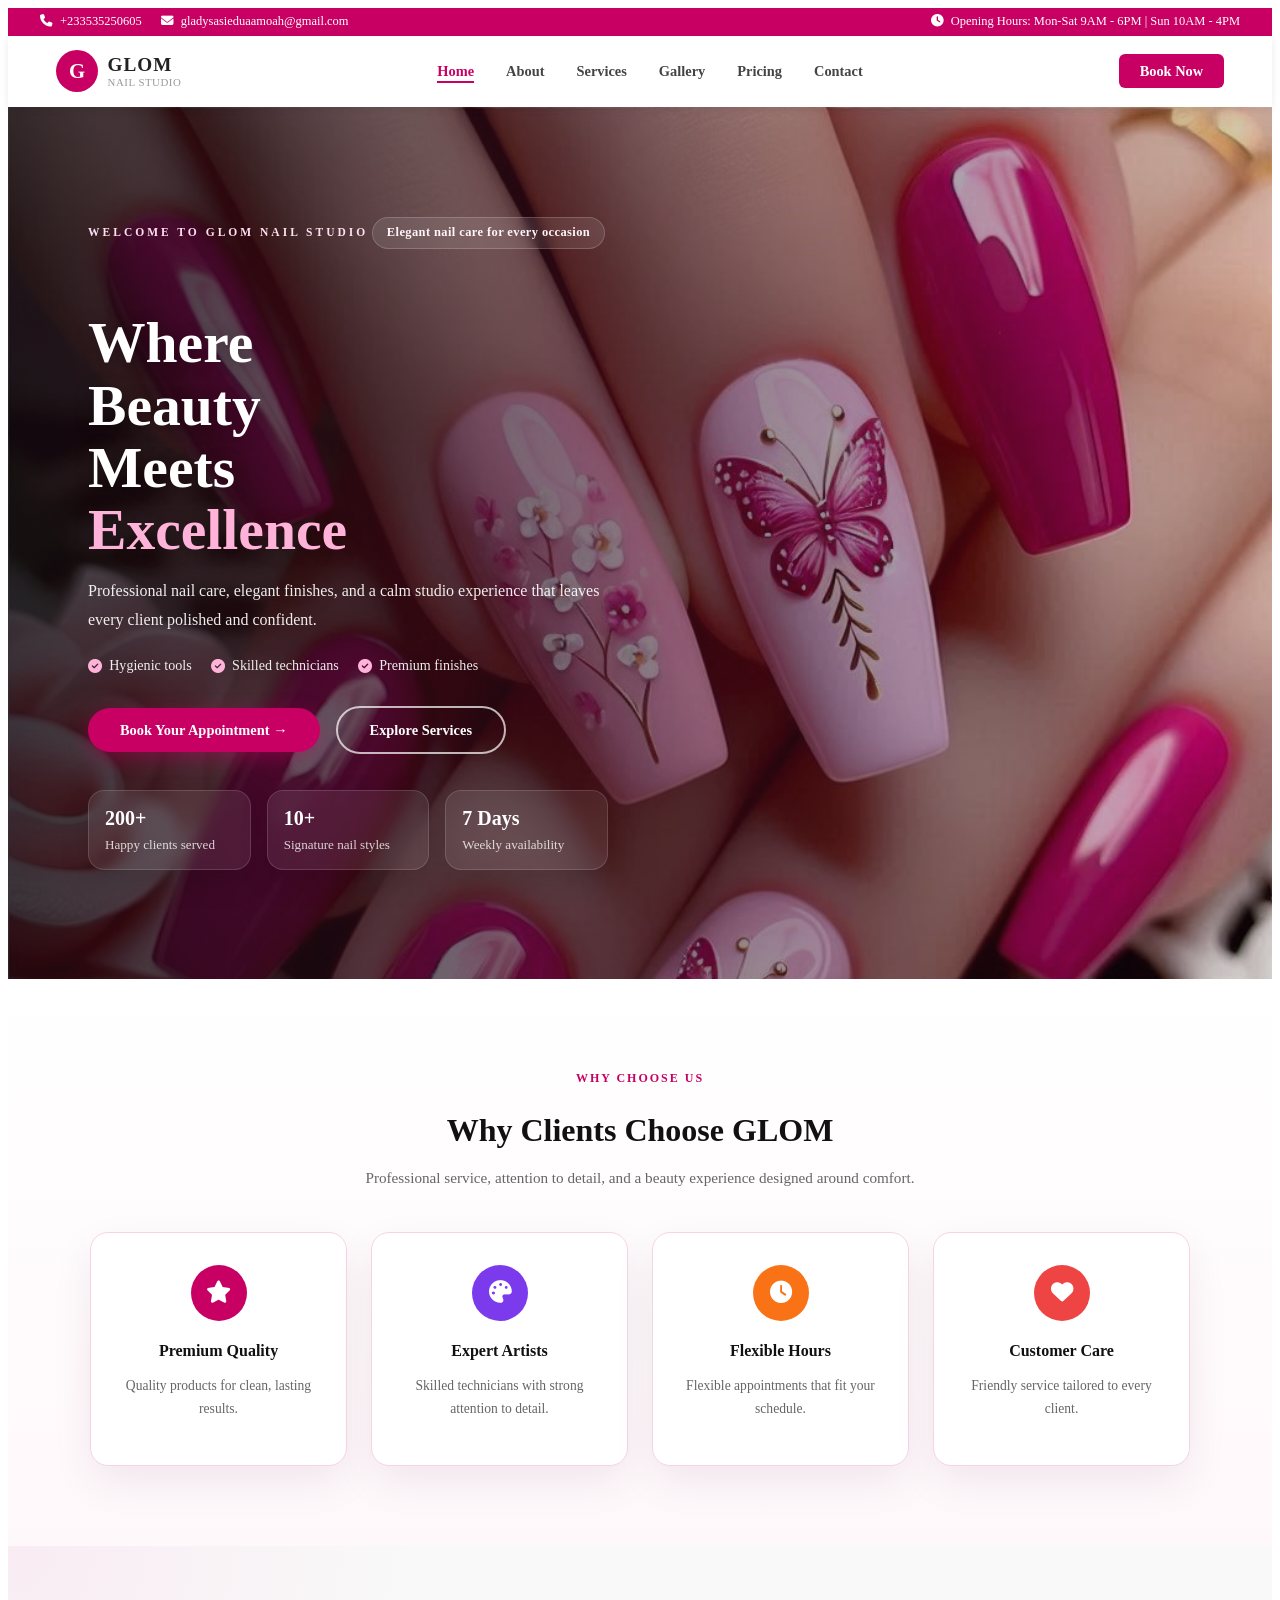
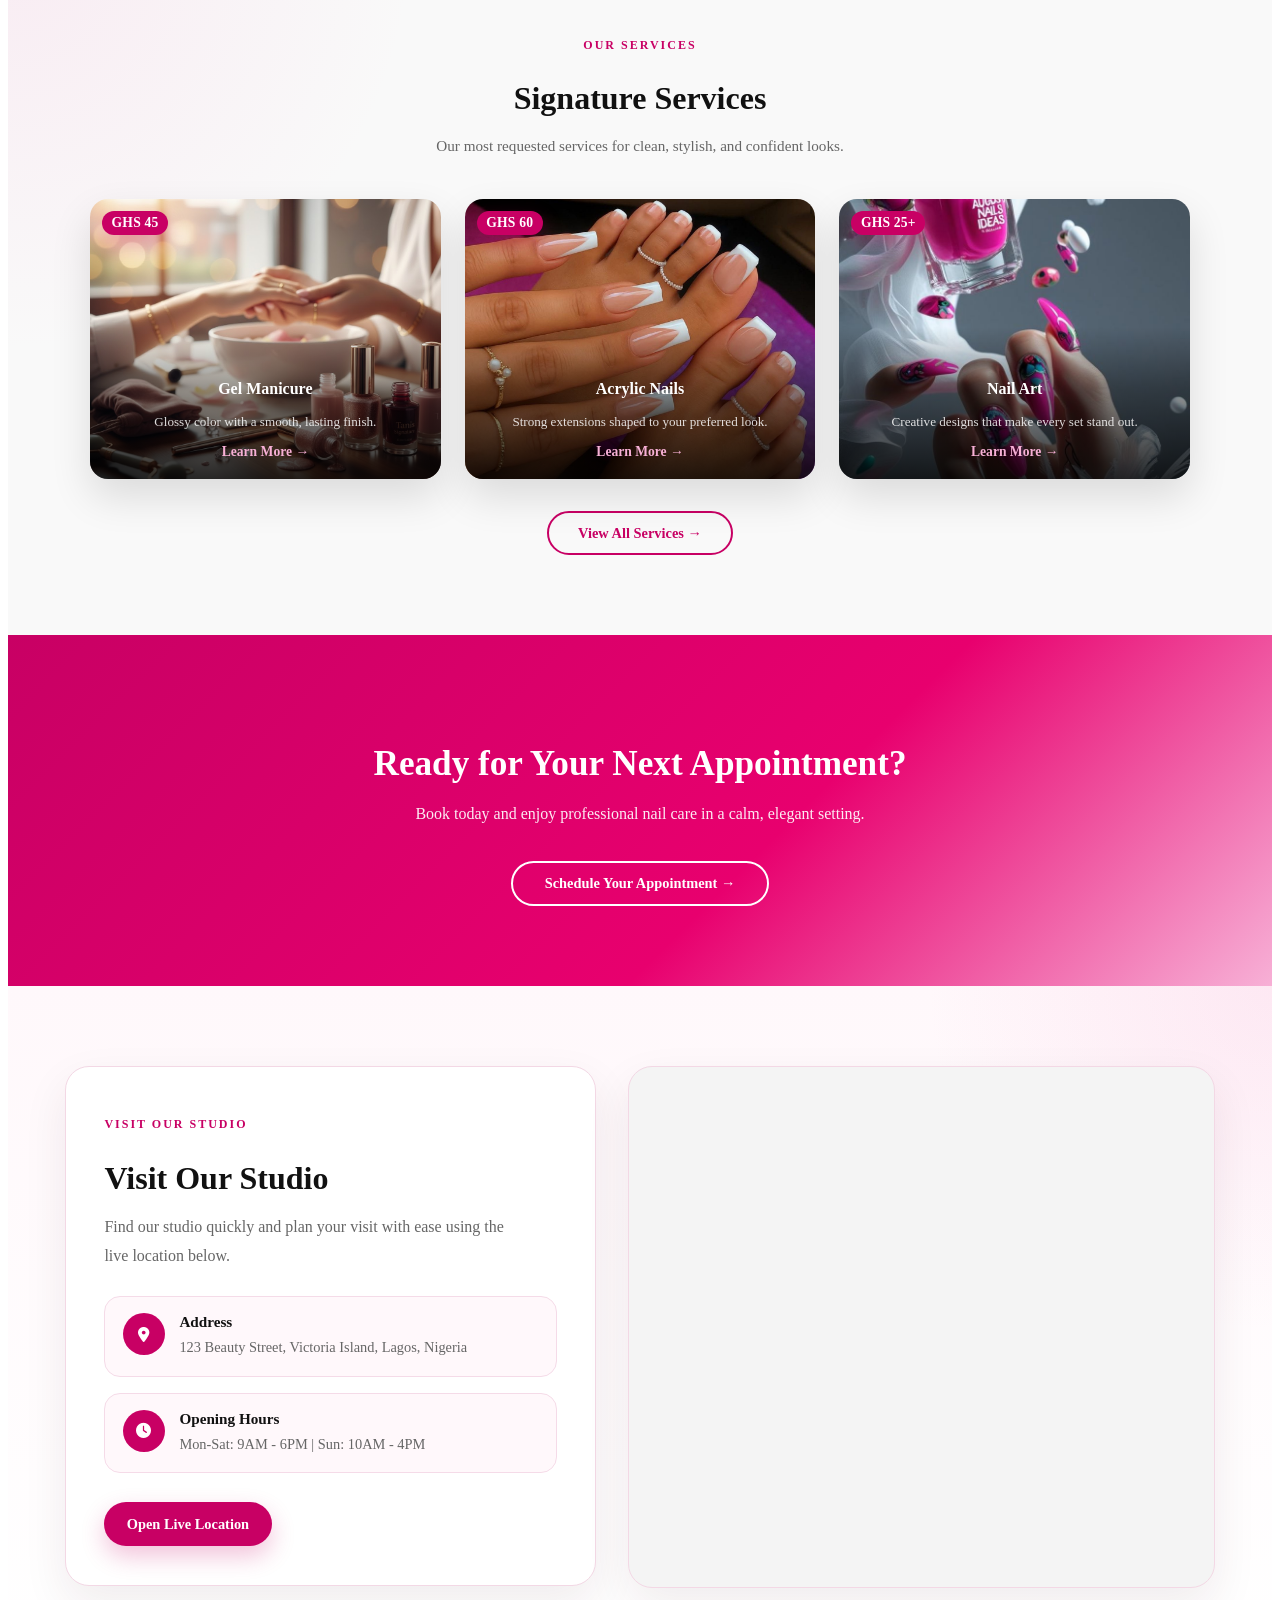
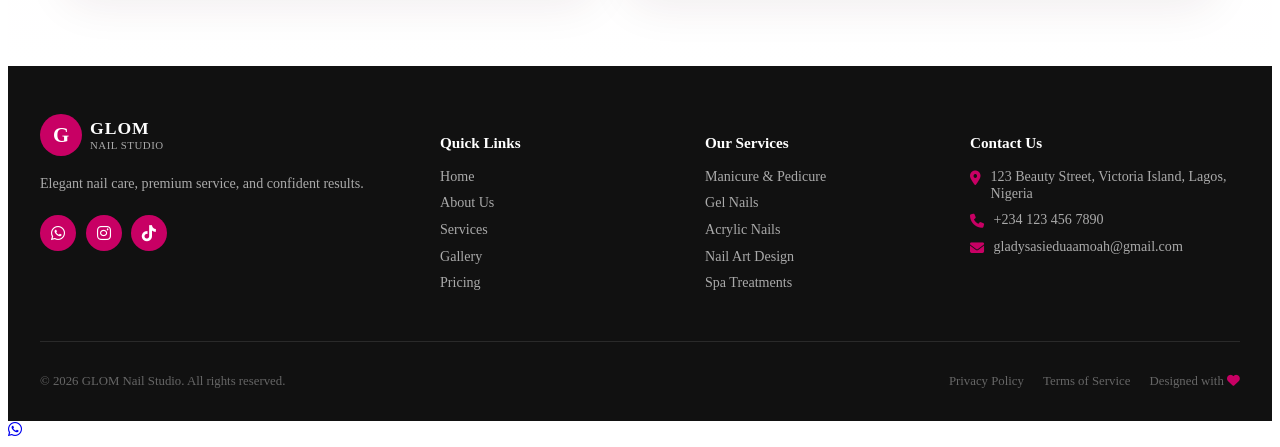
==== index.html @ 6d46cc74 "Making new changes" ====
<!DOCTYPE html>
<html lang="en">
<head>
    <meta charset="UTF-8">
    <meta name="viewport" content="width=device-width, initial-scale=1.0">
    <title>GLOM Nail Studio</title>
    <link rel="stylesheet" href="./index.css">
    <link href="https://fonts.googleapis.com/css2?family=Montserrat:wght@400;600;700&display=swap" rel="stylesheet">
    <link rel="stylesheet" href="https://cdnjs.cloudflare.com/ajax/libs/font-awesome/6.5.0/css/all.min.css">
</head>
<body>

    <div class="topbar">
        <div class="topbar-left">
            <span><i class="fa-solid fa-phone"></i> +233535250605</span>
            <span><i class="fa-solid fa-envelope"></i> gladysasieduaamoah@gmail.com</span>
        </div>
        <div class="topbar-right">
            <span><i class="fa-solid fa-clock"></i> Opening Hours: Mon-Sat 9AM - 6PM | Sun 10AM - 4PM</span>
        </div>
    </div>

    <header class="header">
        <div class="header-inner">
            <div class="logo">
                <span class="logo-icon">G</span>
                <div class="logo-text">
                    <span class="logo-main">GLOM</span>
                    <span class="logo-sub">Nail Studio</span>
                </div>
            </div>
            <button class="menu-toggle" id="menuToggle" aria-label="Toggle menu"><span></span><span></span><span></span></button>
            <nav class="nav">
                <ul>
                    <li><a href="./index.html" class="active">Home</a></li>
                    <li><a href="./pages/about.html">About</a></li>
                    <li><a href="./pages/service.html">Services</a></li>
                    <li><a href="./pages/gallary.html">Gallery</a></li>
                    <li><a href="./pages/pricing.html">Pricing</a></li>
                    <li><a href="./pages/contact.html">Contact</a></li>
                </ul>
            </nav>
            <a href="./pages/booking.html" class="btn-book">Book Now</a>
        </div>
    </header>

    <section class="hero">
        <div class="hero-overlay"></div>
        <div class="hero-content">
            <p class="welcome">WELCOME TO GLOM NAIL STUDIO</p>
            <span class="hero-kicker">Elegant nail care for every occasion</span>
            <h1>Where Beauty Meets <span class="highlight">Excellence</span></h1>
            <p class="hero-sub">Professional nail care, elegant finishes, and a calm studio experience that leaves every client polished and confident.</p>
            <div class="hero-highlights">
                <span><i class="fa-solid fa-circle-check"></i> Hygienic tools</span>
                <span><i class="fa-solid fa-circle-check"></i> Skilled technicians</span>
                <span><i class="fa-solid fa-circle-check"></i> Premium finishes</span>
            </div>
            <div class="hero-buttons">
                <a href="./pages/booking.html" class="btn-primary">Book Your Appointment &rarr;</a>
                <a href="./pages/service.html" class="btn-outline">Explore Services</a>
            </div>
            <div class="hero-stats">
                <div class="hero-stat">
                    <strong>200+</strong>
                    <span>Happy clients served</span>
                </div>
                <div class="hero-stat">
                    <strong>10+</strong>
                    <span>Signature nail styles</span>
                </div>
                <div class="hero-stat">
                    <strong>7 Days</strong>
                    <span>Weekly availability</span>
                </div>
            </div>
        </div>
    </section>

    <section class="glom-experience">
        <p class="section-tag">WHY CHOOSE US</p>
        <h2>Why Clients Choose GLOM</h2>
        <p class="section-sub">Professional service, attention to detail, and a beauty experience designed around comfort.</p>
        <div class="features">
            <div class="feature">
                <div class="feature-icon pink"><i class="fa-solid fa-star"></i></div>
                <h4>Premium Quality</h4>
                <p>Quality products for clean, lasting results.</p>
            </div>
            <div class="feature">
                <div class="feature-icon purple"><i class="fa-solid fa-palette"></i></div>
                <h4>Expert Artists</h4>
                <p>Skilled technicians with strong attention to detail.</p>
            </div>
            <div class="feature">
                <div class="feature-icon orange"><i class="fa-solid fa-clock"></i></div>
                <h4>Flexible Hours</h4>
                <p>Flexible appointments that fit your schedule.</p>
            </div>
            <div class="feature">
                <div class="feature-icon red"><i class="fa-solid fa-heart"></i></div>
                <h4>Customer Care</h4>
                <p>Friendly service tailored to every client.</p>
            </div>
        </div>
    </section>

    <section class="popular-treatments">
        <p class="section-tag">OUR SERVICES</p>
        <h2>Signature Services</h2>
        <p class="section-sub">Our most requested services for clean, stylish, and confident looks.</p>
        <div class="treatments">
            <div class="treatment">
                <div class="treatment-img-wrap">
                    <img src="./images/vd.jpg" alt="Gel Manicure">
                    <span class="price-badge">GHS 45</span>
                    <div class="treatment-body">
                        <h4>Gel Manicure</h4>
                        <p>Glossy color with a smooth, lasting finish.</p>
                        <a href="./pages/service.html" class="learn-more">Learn More &rarr;</a>
                    </div>
                </div>
            </div>
            <div class="treatment">
                <div class="treatment-img-wrap">
                    <img src="./images/ba.jpg" alt="Acrylic Nails">
                    <span class="price-badge">GHS 60</span>
                    <div class="treatment-body">
                        <h4>Acrylic Nails</h4>
                        <p>Strong extensions shaped to your preferred look.</p>
                        <a href="./pages/service.html" class="learn-more">Learn More &rarr;</a>
                    </div>
                </div>
            </div>
            <div class="treatment">
                <div class="treatment-img-wrap">
                    <img src="./images/TA.jpg" alt="Nail Art">
                    <span class="price-badge">GHS 25+</span>
                    <div class="treatment-body">
                        <h4>Nail Art</h4>
                        <p>Creative designs that make every set stand out.</p>
                        <a href="./pages/service.html" class="learn-more">Learn More &rarr;</a>
                    </div>
                </div>
            </div>
        </div>
        <a href="./pages/service.html" class="btn-outline-pink">View All Services &rarr;</a>
    </section>

    <section class="cta">
        <h2>Ready for Your Next Appointment?</h2>
        <p>Book today and enjoy professional nail care in a calm, elegant setting.</p>
        <a href="./pages/booking.html" class="btn-outline-white">Schedule Your Appointment &rarr;</a>
    </section>

    <section class="visit-section">
        <div class="visit-layout">
            <div class="visit-copy">
                <p class="section-tag">VISIT OUR STUDIO</p>
                <h2>Visit Our Studio</h2>
                <p class="visit-text">Find our studio quickly and plan your visit with ease using the live location below.</p>
                <div class="visit-details">
                    <div class="visit-detail">
                        <i class="fa-solid fa-location-dot"></i>
                        <div>
                            <h4>Address</h4>
                            <p>123 Beauty Street, Victoria Island, Lagos, Nigeria</p>
                        </div>
                    </div>
                    <div class="visit-detail">
                        <i class="fa-solid fa-clock"></i>
                        <div>
                            <h4>Opening Hours</h4>
                            <p>Mon-Sat: 9AM - 6PM | Sun: 10AM - 4PM</p>
                        </div>
                    </div>
                </div>
                <a href="https://www.google.com/maps/search/?api=1&query=123+Beauty+Street,+Victoria+Island,+Lagos,+Nigeria" target="_blank" class="btn-location">Open Live Location</a>
            </div>
            <div class="visit-map-wrap">
                <iframe
                    class="visit-map"
                    title="GLOM Nail Studio Location"
                    src="https://www.google.com/maps?q=123%20Beauty%20Street,%20Victoria%20Island,%20Lagos,%20Nigeria&output=embed"
                    loading="lazy"
                    referrerpolicy="no-referrer-when-downgrade"
                    allowfullscreen>
                </iframe>
            </div>
        </div>
    </section>

    <footer class="footer">
        <div class="footer-container">
            <div class="footer-brand">
                <div class="footer-logo">
                    <span class="logo-icon">G</span>
                    <div class="logo-text">
                        <span class="logo-main">GLOM</span>
                        <span class="logo-sub">Nail Studio</span>
                    </div>
                </div>
                <p>Elegant nail care, premium service, and confident results.</p>
                <div class="social-icons">
                    <a href="https://wa.me/233535250605" target="_blank" aria-label="WhatsApp"><i class="fa-brands fa-whatsapp"></i></a>
                    <a href="https://instagram.com/AMOHGLADYSASEIDUA" target="_blank" aria-label="Instagram"><i class="fa-brands fa-instagram"></i></a>
                    <a href="https://tiktok.com/@gladys_glow" target="_blank" aria-label="TikTok"><i class="fa-brands fa-tiktok"></i></a>
                </div>
            </div>
            <div class="footer-col">
                <h4>Quick Links</h4>
                <ul>
                    <li><a href="./index.html">Home</a></li>
                    <li><a href="./pages/about.html">About Us</a></li>
                    <li><a href="./pages/service.html">Services</a></li>
                    <li><a href="./pages/gallary.html">Gallery</a></li>
                    <li><a href="./pages/pricing.html">Pricing</a></li>
                </ul>
            </div>
            <div class="footer-col">
                <h4>Our Services</h4>
                <ul>
                    <li>Manicure &amp; Pedicure</li>
                    <li>Gel Nails</li>
                    <li>Acrylic Nails</li>
                    <li>Nail Art Design</li>
                    <li>Spa Treatments</li>
                </ul>
            </div>
            <div class="footer-col">
                <h4>Contact Us</h4>
                <ul class="contact-list">
                    <li><i class="fa-solid fa-location-dot"></i> 123 Beauty Street, Victoria Island, Lagos, Nigeria</li>
                    <li><i class="fa-solid fa-phone"></i> +234 123 456 7890</li>
                    <li><i class="fa-solid fa-envelope"></i> gladysasieduaamoah@gmail.com</li>
                </ul>
            </div>
        </div>
        <div class="footer-bottom">
            <p>&copy; 2026 GLOM Nail Studio. All rights reserved.</p>
            <div class="footer-bottom-links">
                <a href="#">Privacy Policy</a>
                <a href="#">Terms of Service</a>
                <a href="#">Designed with <i class="fa-solid fa-heart" style="color:#c80064"></i></a>
            </div>
        </div>
    </footer>

    <a href="https://wa.me/233535250605" target="_blank" class="whatsapp-float" aria-label="Chat on WhatsApp">
        <i class="fa-brands fa-whatsapp"></i>
    </a>

    <script>
        const toggle = document.getElementById('menuToggle');
        const nav = document.querySelector('.nav');
        toggle.addEventListener('click', () => nav.classList.toggle('open'));
    </script>
</body>
</html>
---- index.css ----
/* Top Bar */
.topbar {
    background: #c80064;
    color: #fff;
    font-size: 0.78rem;
    padding: 0.4rem 2rem;
    display: flex;
    justify-content: space-between;
    align-items: center;
    flex-wrap: wrap;
    gap: 0.5rem;
}

.topbar-left,
.topbar-right {
    display: flex;
    gap: 1.2rem;
    align-items: center;
}

.topbar span i { margin-right: 0.3rem; }

/* Header */
.header {
    background: #fff;
    box-shadow: 0 2px 8px rgba(0, 0, 0, 0.08);
    position: sticky;
    top: 0;
    z-index: 100;
    padding: 0.9rem 3rem;
}

.header-inner {
    width: 100%;
    display: grid;
    grid-template-columns: auto 1fr auto;
    align-items: center;
    gap: 0;
    column-gap: 2rem;
}

.logo {
    display: flex;
    align-items: center;
    gap: 0.6rem;
    text-decoration: none;
}

.logo-icon {
    background: #c80064;
    color: #fff;
    font-weight: 700;
    font-size: 1.3rem;
    width: 42px;
    height: 42px;
    border-radius: 50%;
    display: flex;
    align-items: center;
    justify-content: center;
    flex-shrink: 0;
}

.logo-text {
    display: flex;
    flex-direction: column;
    line-height: 1.2;
}

.logo-main { font-weight: 700; font-size: 1.2rem; color: #222; letter-spacing: 1px; }
.logo-sub { font-size: 0.68rem; color: #999; letter-spacing: 0.5px; text-transform: uppercase; }

.nav { display: flex; justify-content: center; }
.nav ul { list-style: none; display: flex; gap: 2rem; margin: 0; padding: 0; }

.nav ul li a {
    text-decoration: none;
    color: #444;
    font-weight: 600;
    font-size: 0.9rem;
    transition: color 0.3s;
    padding-bottom: 2px;
}

.nav ul li a.active { color: #c80064; border-bottom: 2px solid #c80064; }
.nav ul li a:hover { color: #c80064; }

.btn-book {
    background: #c80064;
    color: #fff;
    padding: 0.55rem 1.3rem;
    border-radius: 6px;
    text-decoration: none;
    font-weight: 700;
    font-size: 0.9rem;
    white-space: nowrap;
    transition: background 0.3s;
}

.menu-toggle {
    display: none;
    background: none;
    border: none;
    cursor: pointer;
    padding: 0.3rem;
    flex-direction: column;
    gap: 5px;
    order: 3;
}

/* Hero */
.hero {
    position: relative;
    min-height: 680px;
    background: url('./images/F.jpg') center top/cover no-repeat;
    display: flex;
    align-items: center;
    padding: 6rem 0;
}

.hero-overlay {
    position: absolute;
    inset: 0;
    background: linear-gradient(
        to right,
        rgba(15, 10, 16, 0.82) 0%,
        rgba(40, 12, 28, 0.58) 45%,
        rgba(48, 14, 31, 0.18) 100%
    );
}

.hero-content {
    position: relative;
    z-index: 1;
    max-width: 620px;
    color: #fff;
    margin-left: 5rem;
}

.welcome {
    display: inline-flex;
    align-items: center;
    gap: 0.6rem;
    font-size: 0.72rem;
    letter-spacing: 3px;
    color: #ffe0f0;
    margin-bottom: 1rem;
    font-weight: 700;
    text-transform: uppercase;
}

.hero-kicker {
    display: inline-block;
    margin-bottom: 1rem;
    padding: 0.45rem 0.85rem;
    border: 1px solid rgba(255, 255, 255, 0.18);
    border-radius: 999px;
    background: rgba(255, 255, 255, 0.1);
    color: #fff5fa;
    font-size: 0.78rem;
    font-weight: 600;
    letter-spacing: 0.4px;
    backdrop-filter: blur(4px);
}

.hero-content h1 {
    font-size: 3.6rem;
    font-weight: 700;
    line-height: 1.08;
    margin-bottom: 1rem;
    max-width: 11ch;
    text-shadow: 0 2px 18px rgba(0, 0, 0, 0.28);
}

.highlight { color: #ffb3d9; }

.hero-sub {
    font-size: 1rem;
    margin-bottom: 1.4rem;
    color: rgba(255, 255, 255, 0.92);
    line-height: 1.8;
    max-width: 520px;
}

.hero-highlights {
    display: flex;
    flex-wrap: wrap;
    gap: 0.8rem 1.2rem;
    margin-bottom: 2rem;
    color: #fff;
    font-size: 0.88rem;
}

.hero-highlights span {
    display: inline-flex;
    align-items: center;
    gap: 0.45rem;
    color: rgba(255, 255, 255, 0.92);
}

.hero-highlights i { color: #ffb3d9; }
.hero-buttons { display: flex; gap: 1rem; flex-wrap: wrap; align-items: center; }

.hero-stats {
    display: grid;
    grid-template-columns: repeat(3, minmax(0, 1fr));
    gap: 1rem;
    max-width: 620px;
    margin-top: 2.2rem;
}

.hero-stat {
    padding: 1rem 1rem 0.9rem;
    border: 1px solid rgba(255, 255, 255, 0.14);
    border-radius: 16px;
    background: rgba(255, 255, 255, 0.08);
    backdrop-filter: blur(6px);
    box-shadow: 0 12px 30px rgba(0, 0, 0, 0.14);
}

.hero-stat strong {
    display: block;
    margin-bottom: 0.35rem;
    color: #fff;
    font-size: 1.25rem;
    font-weight: 700;
}

.hero-stat span {
    color: rgba(255, 255, 255, 0.8);
    font-size: 0.82rem;
    line-height: 1.5;
}

.btn-primary {
    background: #c80064;
    color: #fff;
    padding: 0.85rem 2rem;
    border-radius: 50px;
    text-decoration: none;
    font-weight: 700;
    font-size: 0.9rem;
    transition: background 0.3s, transform 0.2s, box-shadow 0.3s;
    box-shadow: 0 6px 20px rgba(200, 0, 100, 0.4);
}

.btn-primary:hover {
    background: #a00050;
    transform: translateY(-2px);
    box-shadow: 0 10px 28px rgba(200, 0, 100, 0.5);
}

.btn-outline {
    background: transparent;
    color: #fff;
    padding: 0.85rem 2rem;
    border: 2px solid rgba(255, 255, 255, 0.7);
    border-radius: 50px;
    text-decoration: none;
    font-weight: 700;
    font-size: 0.9rem;
    transition: background 0.3s, color 0.3s;
}

.btn-outline:hover { background: #fff; color: #c80064; }

/* Experience */
.glom-experience {
    background: linear-gradient(180deg, #fff 0%, #fff8fb 100%);
    padding: 5rem 2rem;
    text-align: center;
}

.section-tag {
    font-size: 0.75rem;
    letter-spacing: 2px;
    color: #c80064;
    font-weight: 700;
    margin-bottom: 0.5rem;
}

.glom-experience h2 {
    font-size: 2rem;
    font-weight: 700;
    color: #111;
    margin-bottom: 0.5rem;
}

.section-sub {
    color: #666;
    font-size: 0.95rem;
    margin-bottom: 2.5rem;
    max-width: 700px;
    margin-left: auto;
    margin-right: auto;
    line-height: 1.8;
}

.features {
    display: grid;
    grid-template-columns: repeat(4, 1fr);
    gap: 1.5rem;
    max-width: 1100px;
    margin: 0 auto;
}

.feature {
    background: #fff;
    border: 1px solid #f5d4e5;
    border-radius: 18px;
    padding: 2rem 1.2rem;
    box-shadow: 0 16px 40px rgba(76, 19, 47, 0.08);
    transition: transform 0.3s, box-shadow 0.3s;
}

.feature:hover {
    transform: translateY(-6px);
    box-shadow: 0 22px 48px rgba(76, 19, 47, 0.12);
}

.feature-icon {
    width: 56px;
    height: 56px;
    border-radius: 50%;
    display: flex;
    align-items: center;
    justify-content: center;
    font-size: 1.4rem;
    margin: 0 auto 1rem;
    color: #fff;
}

.feature-icon.pink { background: #c80064; }
.feature-icon.purple { background: #7c3aed; }
.feature-icon.orange { background: #f97316; }
.feature-icon.red { background: #ef4444; }
.feature h4 { font-size: 1rem; font-weight: 700; color: #111; margin-bottom: 0.4rem; }
.feature p { font-size: 0.85rem; color: #666; line-height: 1.7; }

/* Treatments */
.popular-treatments {
    background:
        radial-gradient(circle at top left, rgba(247, 176, 214, 0.18), transparent 28%),
        #f9f9f9;
    padding: 5rem 2rem;
    text-align: center;
}

.popular-treatments h2 {
    font-size: 2rem;
    font-weight: 700;
    color: #111;
    margin-bottom: 0.5rem;
}

.treatments {
    display: grid;
    grid-template-columns: repeat(3, 1fr);
    gap: 1.5rem;
    max-width: 1100px;
    margin: 0 auto 2rem;
}

.treatment {
    border-radius: 18px;
    overflow: hidden;
    box-shadow: 0 18px 40px rgba(0, 0, 0, 0.12);
    position: relative;
    transition: transform 0.3s, box-shadow 0.3s;
}

.treatment:hover {
    transform: translateY(-6px);
    box-shadow: 0 24px 46px rgba(0, 0, 0, 0.16);
}

.treatment-img-wrap {
    position: relative;
    overflow: hidden;
}

.treatment-img-wrap img {
    width: 100%;
    height: 280px;
    object-fit: cover;
    object-position: center;
    display: block;
    transition: transform 0.5s ease;
}

.treatment:hover .treatment-img-wrap img { transform: scale(1.08); }

.treatment-body {
    position: absolute;
    bottom: 0;
    left: 0;
    right: 0;
    background: linear-gradient(to top, rgba(0, 0, 0, 0.82) 0%, rgba(0, 0, 0, 0.4) 60%, transparent 100%);
    padding: 2rem 1.2rem 1.2rem;
    color: #fff;
}

.treatment-body h4 { font-size: 1rem; font-weight: 700; margin-bottom: 0.3rem; color: #fff; }
.treatment-body p { font-size: 0.82rem; color: rgba(255, 255, 255, 0.85); margin-bottom: 0.6rem; line-height: 1.65; }

.learn-more {
    color: #f7b0d6;
    font-size: 0.85rem;
    font-weight: 600;
    text-decoration: none;
    transition: color 0.3s;
}

.learn-more:hover { color: #fff; }

.price-badge {
    position: absolute;
    top: 12px;
    left: 12px;
    background: #c80064;
    color: #fff;
    font-weight: 700;
    font-size: 0.85rem;
    padding: 0.25rem 0.6rem;
    border-radius: 20px;
    z-index: 1;
    letter-spacing: 0.2px;
    box-shadow: 0 8px 20px rgba(200, 0, 100, 0.3);
}

.btn-outline-pink {
    display: inline-block;
    border: 2px solid #c80064;
    color: #c80064;
    padding: 0.7rem 1.8rem;
    border-radius: 30px;
    text-decoration: none;
    font-weight: 700;
    font-size: 0.9rem;
    transition: background 0.3s, color 0.3s;
}

.btn-outline-pink:hover { background: #c80064; color: #fff; }

/* CTA */
.cta {
    background: linear-gradient(135deg, #c80064 0%, #e8006e 60%, #f7b0d6 100%);
    padding: 5rem 2rem;
    text-align: center;
    color: #fff;
}

.cta h2 { font-size: 2.2rem; font-weight: 700; margin-bottom: 1rem; }

.cta p {
    font-size: 1rem;
    margin: 0 auto 2rem;
    opacity: 0.92;
    max-width: 680px;
    line-height: 1.8;
}

.btn-outline-white {
    display: inline-block;
    border: 2px solid #fff;
    color: #fff;
    padding: 0.75rem 2rem;
    border-radius: 30px;
    text-decoration: none;
    font-weight: 700;
    font-size: 0.9rem;
    transition: background 0.3s, color 0.3s;
}

.btn-outline-white:hover { background: #fff; color: #c80064; }

/* Visit Section */
.visit-section {
    padding: 5rem 2rem;
    background:
        radial-gradient(circle at top right, rgba(247, 176, 214, 0.22), transparent 24%),
        linear-gradient(180deg, #fff8fb 0%, #ffffff 100%);
}

.visit-layout {
    max-width: 1150px;
    margin: 0 auto;
    display: grid;
    grid-template-columns: 0.95fr 1.05fr;
    gap: 2rem;
    align-items: stretch;
}

.visit-copy,
.visit-map-wrap {
    border-radius: 24px;
    overflow: hidden;
    box-shadow: 0 18px 45px rgba(59, 20, 40, 0.08);
}

.visit-copy {
    background: #ffffff;
    border: 1px solid #f3d8e5;
    padding: 2.4rem;
}

.visit-copy h2 {
    font-size: 2rem;
    color: #111;
    margin-bottom: 1rem;
    line-height: 1.2;
}

.visit-text {
    color: #666;
    line-height: 1.8;
    margin-bottom: 1.6rem;
    max-width: 50ch;
}

.visit-details {
    display: grid;
    gap: 1rem;
    margin-bottom: 1.8rem;
}

.visit-detail {
    display: grid;
    grid-template-columns: auto 1fr;
    gap: 0.9rem;
    align-items: start;
    padding: 1rem 1.1rem;
    border-radius: 16px;
    background: #fff8fb;
    border: 1px solid #f5dbe8;
}

.visit-detail i {
    width: 42px;
    height: 42px;
    border-radius: 50%;
    display: flex;
    align-items: center;
    justify-content: center;
    background: #c80064;
    color: #fff;
    font-size: 0.95rem;
}

.visit-detail h4 {
    margin: 0 0 0.25rem;
    color: #111;
    font-size: 0.95rem;
}

.visit-detail p {
    margin: 0;
    color: #666;
    line-height: 1.7;
    font-size: 0.9rem;
}

.btn-location {
    display: inline-block;
    padding: 0.85rem 1.4rem;
    border-radius: 999px;
    text-decoration: none;
    font-weight: 700;
    font-size: 0.9rem;
    background: #c80064;
    color: #fff;
    box-shadow: 0 10px 24px rgba(200, 0, 100, 0.24);
    transition: transform 0.2s, background 0.3s;
}

.btn-location:hover {
    background: #a00050;
    transform: translateY(-2px);
}

.visit-map-wrap {
    min-height: 100%;
    border: 1px solid #f3d8e5;
    background: #f4f4f4;
}

.visit-map {
    width: 100%;
    height: 100%;
    min-height: 480px;
    border: 0;
    display: block;
}

/* Footer */
.footer {
    background: #111;
    color: #ccc;
    padding: 3rem 2rem 0;
    font-size: 0.88rem;
}

.footer-container {
    max-width: 1200px;
    margin: 0 auto;
    display: grid;
    grid-template-columns: 1.6fr 1fr 1fr 1.2fr;
    gap: 2.5rem;
    padding-bottom: 2.5rem;
    border-bottom: 1px solid #2a2a2a;
}

.footer-brand .footer-logo {
    display: flex;
    align-items: center;
    gap: 0.5rem;
    margin-bottom: 1rem;
}

.footer-brand .logo-main { color: #fff; font-size: 1.1rem; }
.footer-brand .logo-sub { color: #aaa; }
.footer-brand p { color: #aaa; line-height: 1.7; margin-bottom: 1.2rem; }

.footer .social-icons { display: flex; gap: 0.6rem; margin-top: 0.5rem; }

.footer .social-icons a {
    background: #c80064;
    color: #fff;
    width: 36px;
    height: 36px;
    border-radius: 50%;
    display: flex;
    align-items: center;
    justify-content: center;
    font-size: 1rem;
    text-decoration: none;
    transition: background 0.3s, transform 0.3s;
    flex-shrink: 0;
}

.footer .social-icons a:hover { background: #fff; color: #c80064; transform: scale(1.1); }

.footer-col h4 { color: #fff; font-size: 0.95rem; margin-bottom: 1rem; font-weight: 700; }
.footer-col ul { list-style: none; padding: 0; margin: 0; }
.footer-col ul li { margin-bottom: 0.6rem; color: #aaa; }
.footer-col ul li a { color: #aaa; text-decoration: none; transition: color 0.3s; }
.footer-col ul li a:hover { color: #c80064; }

.contact-list li { display: flex; gap: 0.6rem; align-items: flex-start; }
.contact-list li i { color: #c80064; margin-top: 3px; flex-shrink: 0; }

.footer-bottom {
    max-width: 1200px;
    margin: 0 auto;
    padding: 1.2rem 0;
    display: flex;
    justify-content: space-between;
    align-items: center;
    flex-wrap: wrap;
    gap: 0.5rem;
    font-size: 0.8rem;
    color: #666;
}

.footer-bottom-links { display: flex; gap: 1.2rem; }
.footer-bottom-links a { color: #666; text-decoration: none; transition: color 0.3s; }
.footer-bottom-links a:hover { color: #c80064; }

@media (max-width: 900px) {
    .features { grid-template-columns: repeat(2, 1fr); }
    .treatments { grid-template-columns: repeat(2, 1fr); }
    .visit-layout { grid-template-columns: 1fr; }
    .footer-container { grid-template-columns: 1fr 1fr; }
}

@media (max-width: 600px) {
    .topbar {
        flex-direction: column;
        text-align: center;
        font-size: 0.72rem;
        padding: 0.4rem 1rem;
    }

    .header { padding: 0.7rem 1rem; }
    .header-inner { grid-template-columns: 1fr auto auto; gap: 0.8rem; }
    .menu-toggle { display: flex; }

    .nav {
        display: none;
        position: absolute;
        top: 100%;
        left: 0;
        right: 0;
        background: #fff;
        box-shadow: 0 8px 20px rgba(0, 0, 0, 0.1);
        padding: 1rem 1.5rem;
        z-index: 200;
    }

    .nav.open { display: block; }
    .nav ul { flex-direction: column; gap: 0; }
    .nav ul li a { display: block; padding: 0.75rem 0; border-bottom: 1px solid #f0f0f0; }
    .btn-book { padding: 0.45rem 0.9rem; font-size: 0.8rem; }

    .hero { min-height: 520px; padding: 3.5rem 1.5rem; }
    .hero-content { margin-left: 0; }
    .hero-content h1 { font-size: 2.3rem; max-width: none; }
    .hero-sub { font-size: 0.88rem; }
    .hero-highlights { gap: 0.7rem; }
    .hero-buttons { flex-direction: column; gap: 0.8rem; }
    .btn-primary, .btn-outline { text-align: center; }
    .hero-stats { grid-template-columns: 1fr; }

    .glom-experience { padding: 2.8rem 1.2rem; }
    .glom-experience h2 { font-size: 1.5rem; }
    .features { grid-template-columns: 1fr 1fr; gap: 1rem; }
    .feature { padding: 1.2rem 0.8rem; }

    .popular-treatments { padding: 2.8rem 1.2rem; }
    .popular-treatments h2 { font-size: 1.5rem; }
    .treatments { grid-template-columns: 1fr; }

    .cta { padding: 3rem 1.2rem; }
    .cta h2 { font-size: 1.6rem; }
    .cta p { font-size: 0.9rem; }

    .visit-section { padding: 3rem 1.2rem; }
    .visit-copy { padding: 1.5rem; }
    .visit-copy h2 { font-size: 1.55rem; }
    .visit-map { min-height: 320px; }

    .footer { padding: 2rem 1.2rem 0; }
    .footer-container { grid-template-columns: 1fr; gap: 1.5rem; }
    .footer-bottom { flex-direction: column; text-align: center; gap: 0.8rem; }
    .footer-bottom-links { flex-wrap: wrap; justify-content: center; gap: 0.8rem; }
}
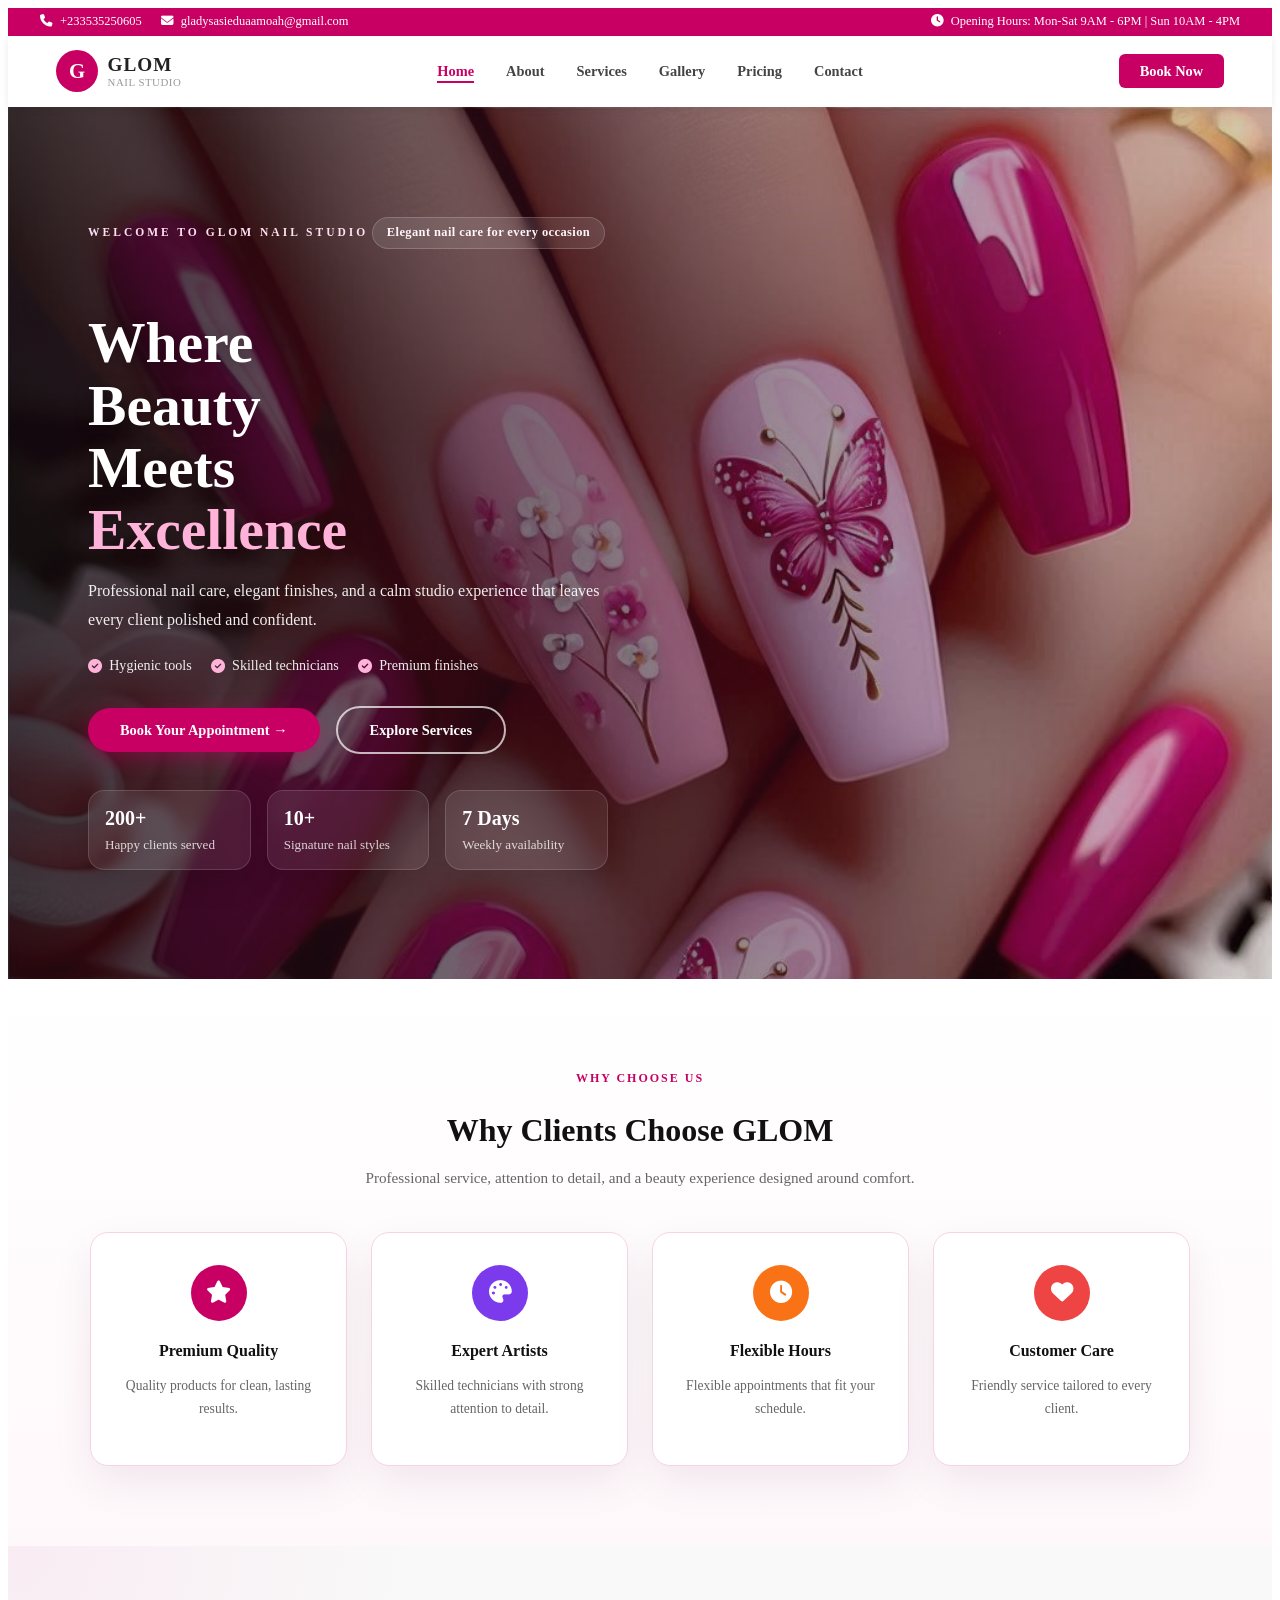
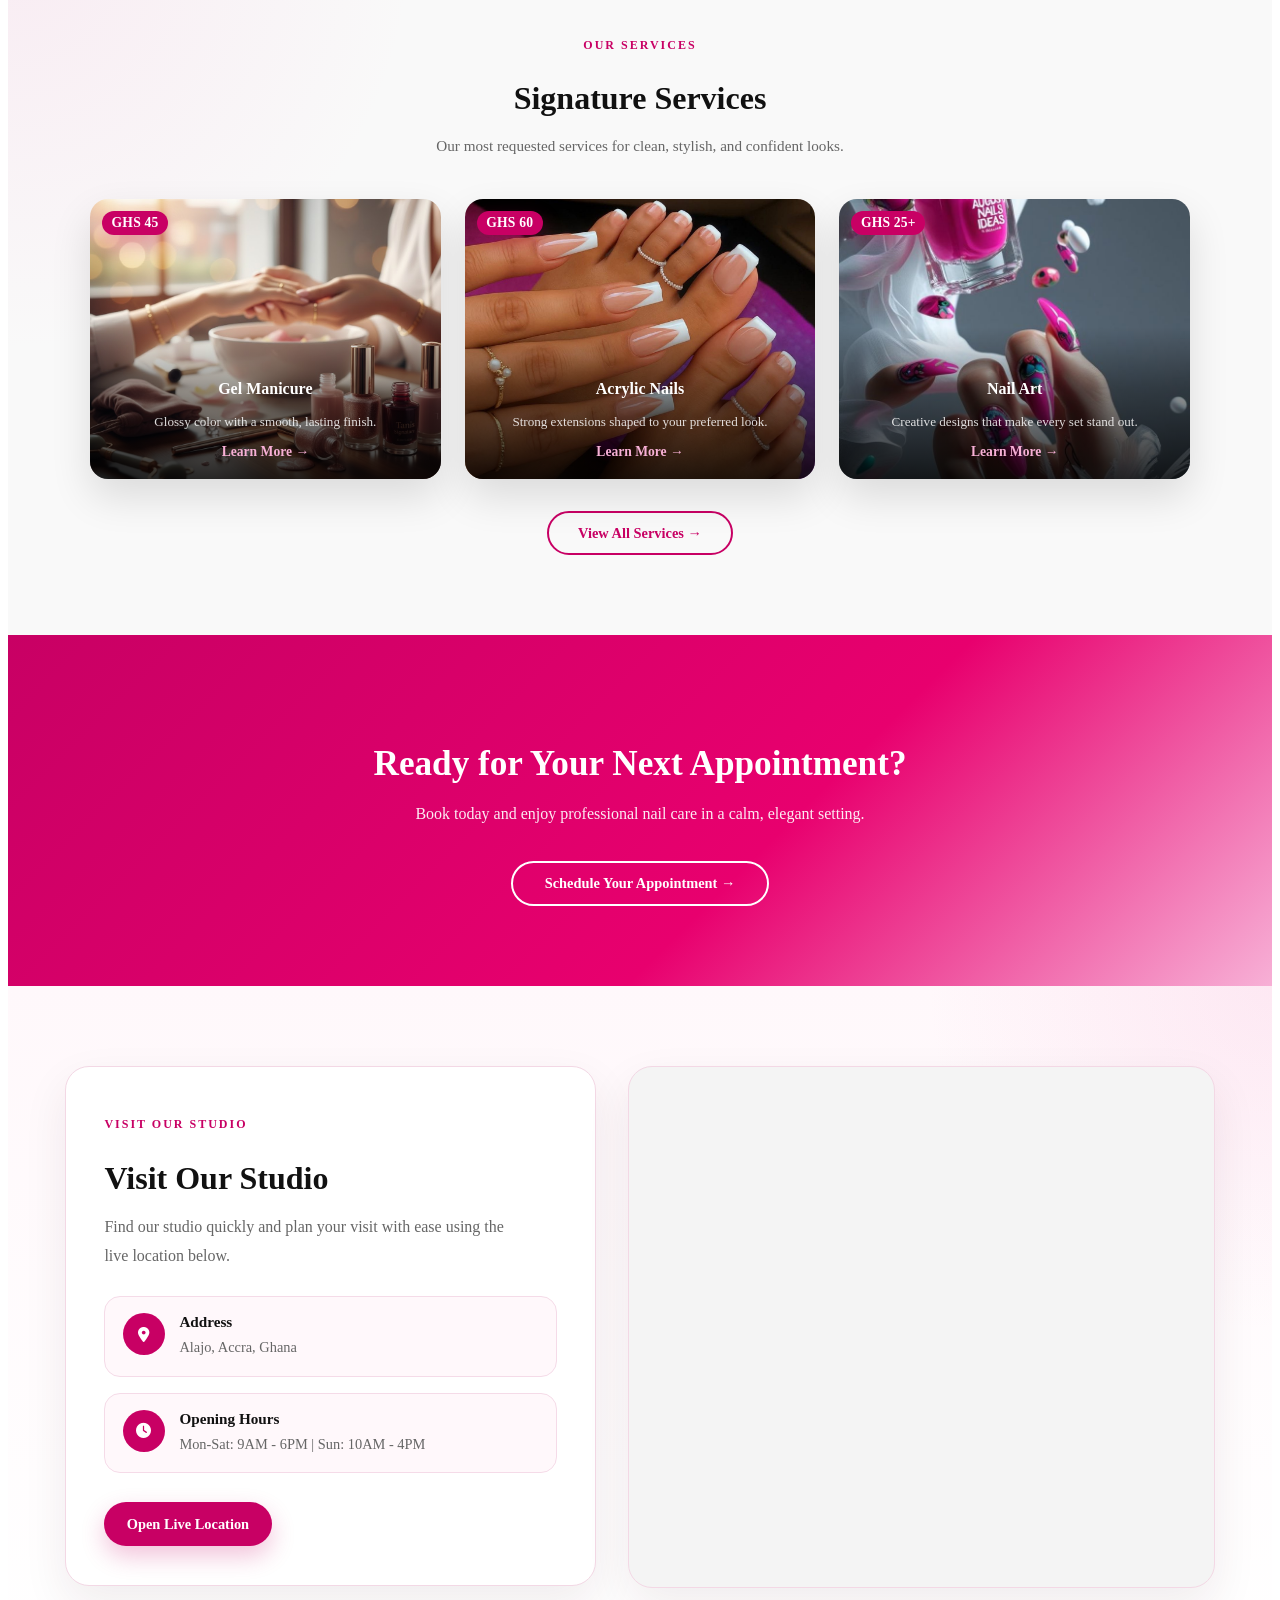
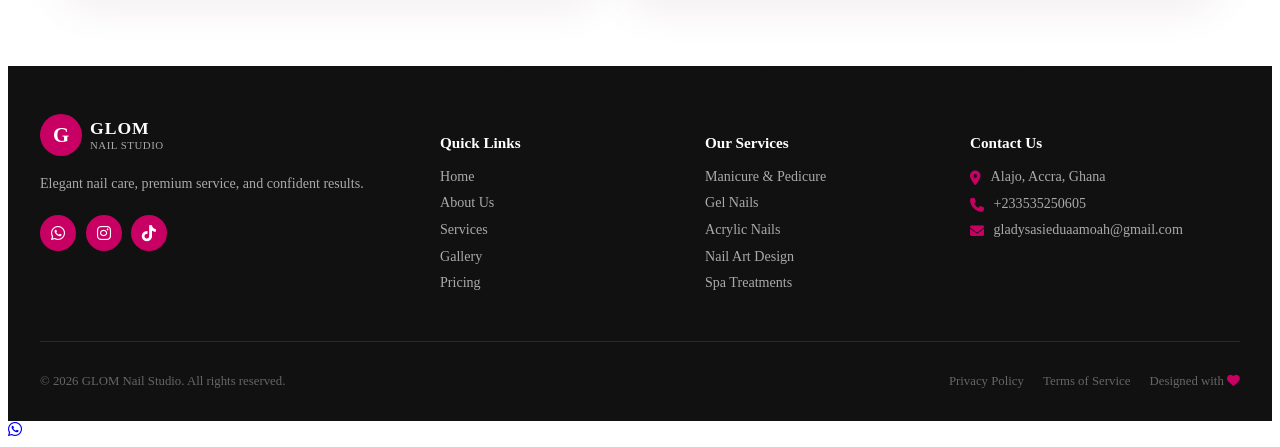
==== commit 7020f7d5: "update" ====
--- a/index.html
+++ b/index.html
@@ -164,7 +164,7 @@
                         <i class="fa-solid fa-location-dot"></i>
                         <div>
                             <h4>Address</h4>
-                            <p>123 Beauty Street, Victoria Island, Lagos, Nigeria</p>
+                            <p>Alajo, Accra, Ghana</p>
                         </div>
                     </div>
                     <div class="visit-detail">
@@ -175,13 +175,13 @@
                         </div>
                     </div>
                 </div>
-                <a href="https://www.google.com/maps/search/?api=1&query=123+Beauty+Street,+Victoria+Island,+Lagos,+Nigeria" target="_blank" class="btn-location">Open Live Location</a>
+                <a href="https://www.google.com/maps/search/?api=1&query=Alajo,+Accra,+Ghana" target="_blank" class="btn-location">Open Live Location</a>
             </div>
             <div class="visit-map-wrap">
                 <iframe
                     class="visit-map"
                     title="GLOM Nail Studio Location"
-                    src="https://www.google.com/maps?q=123%20Beauty%20Street,%20Victoria%20Island,%20Lagos,%20Nigeria&output=embed"
+                    src="https://www.google.com/maps?q=Alajo,%20Accra,%20Ghana&output=embed"
                     loading="lazy"
                     referrerpolicy="no-referrer-when-downgrade"
                     allowfullscreen>
@@ -230,8 +230,8 @@
             <div class="footer-col">
                 <h4>Contact Us</h4>
                 <ul class="contact-list">
-                    <li><i class="fa-solid fa-location-dot"></i> 123 Beauty Street, Victoria Island, Lagos, Nigeria</li>
-                    <li><i class="fa-solid fa-phone"></i> +234 123 456 7890</li>
+                    <li><i class="fa-solid fa-location-dot"></i> Alajo, Accra, Ghana</li>
+                    <li><i class="fa-solid fa-phone"></i> +233535250605</li>
                     <li><i class="fa-solid fa-envelope"></i> gladysasieduaamoah@gmail.com</li>
                 </ul>
             </div>
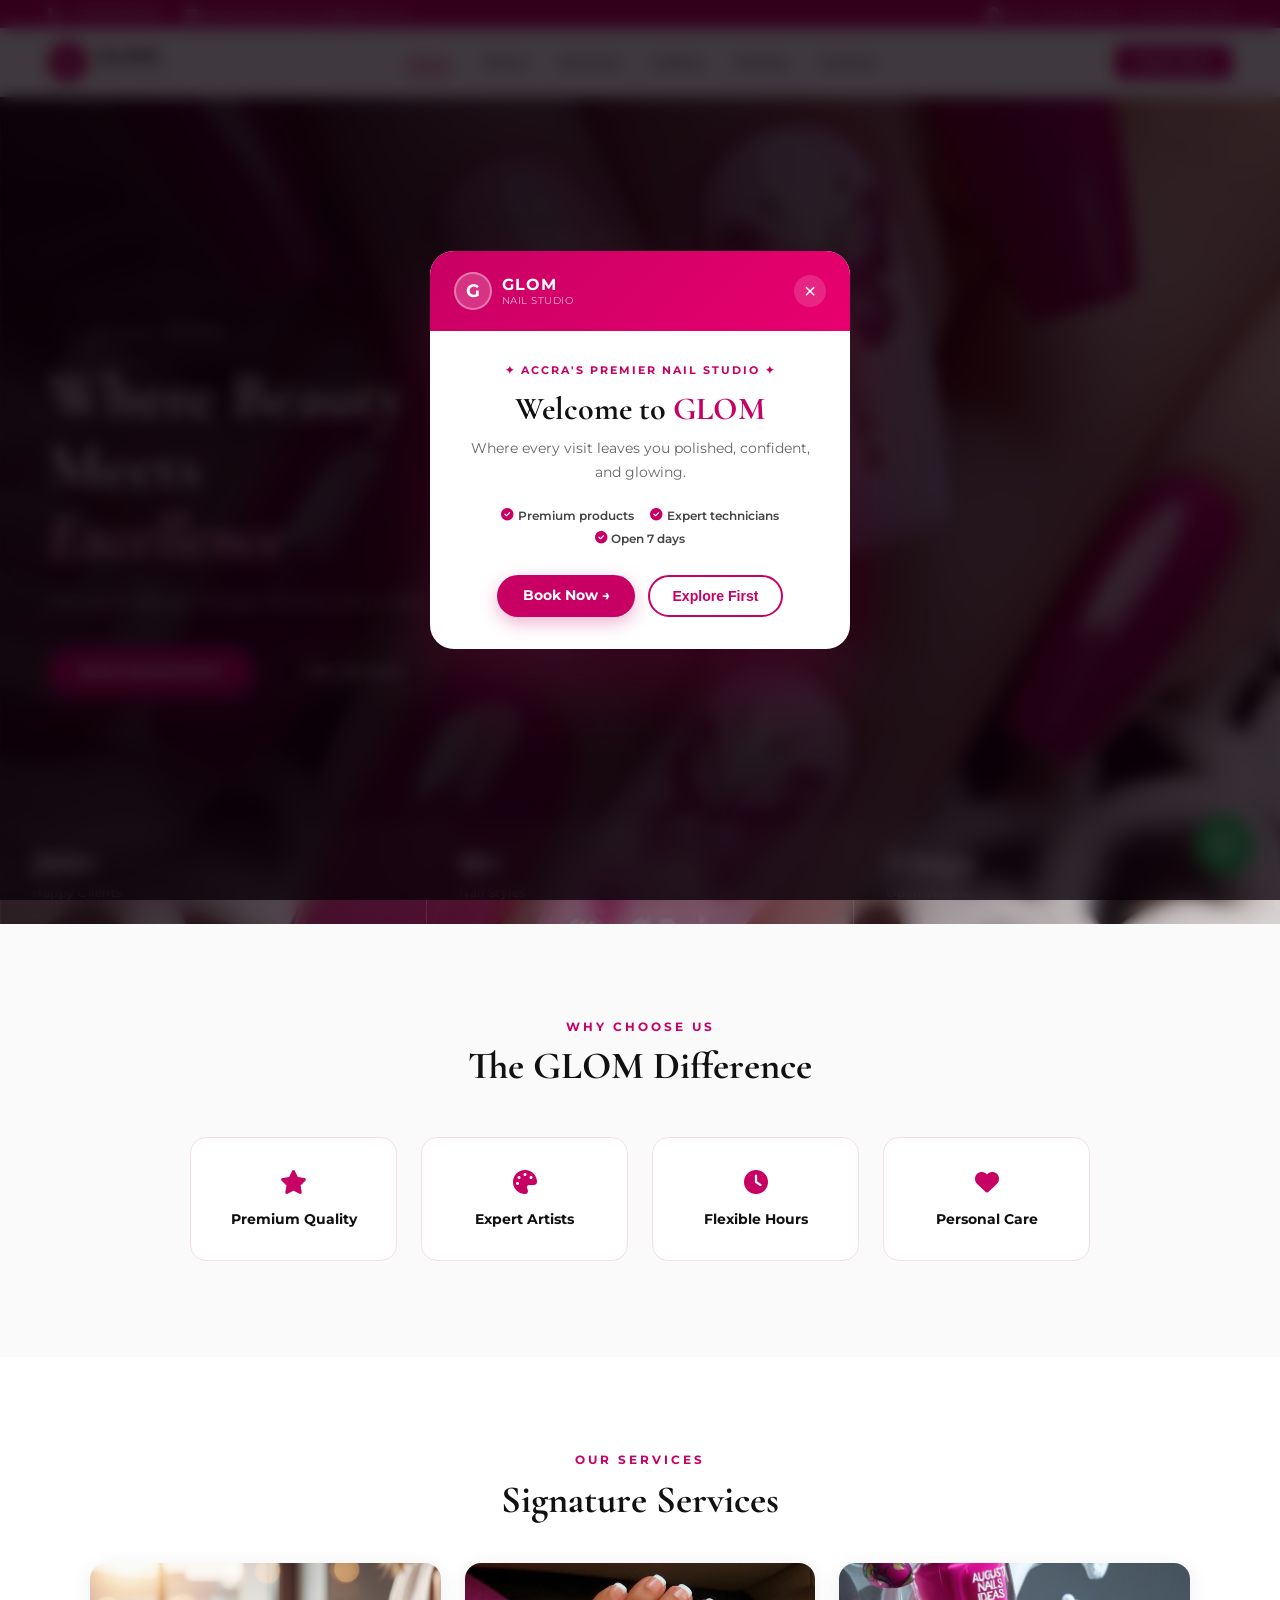
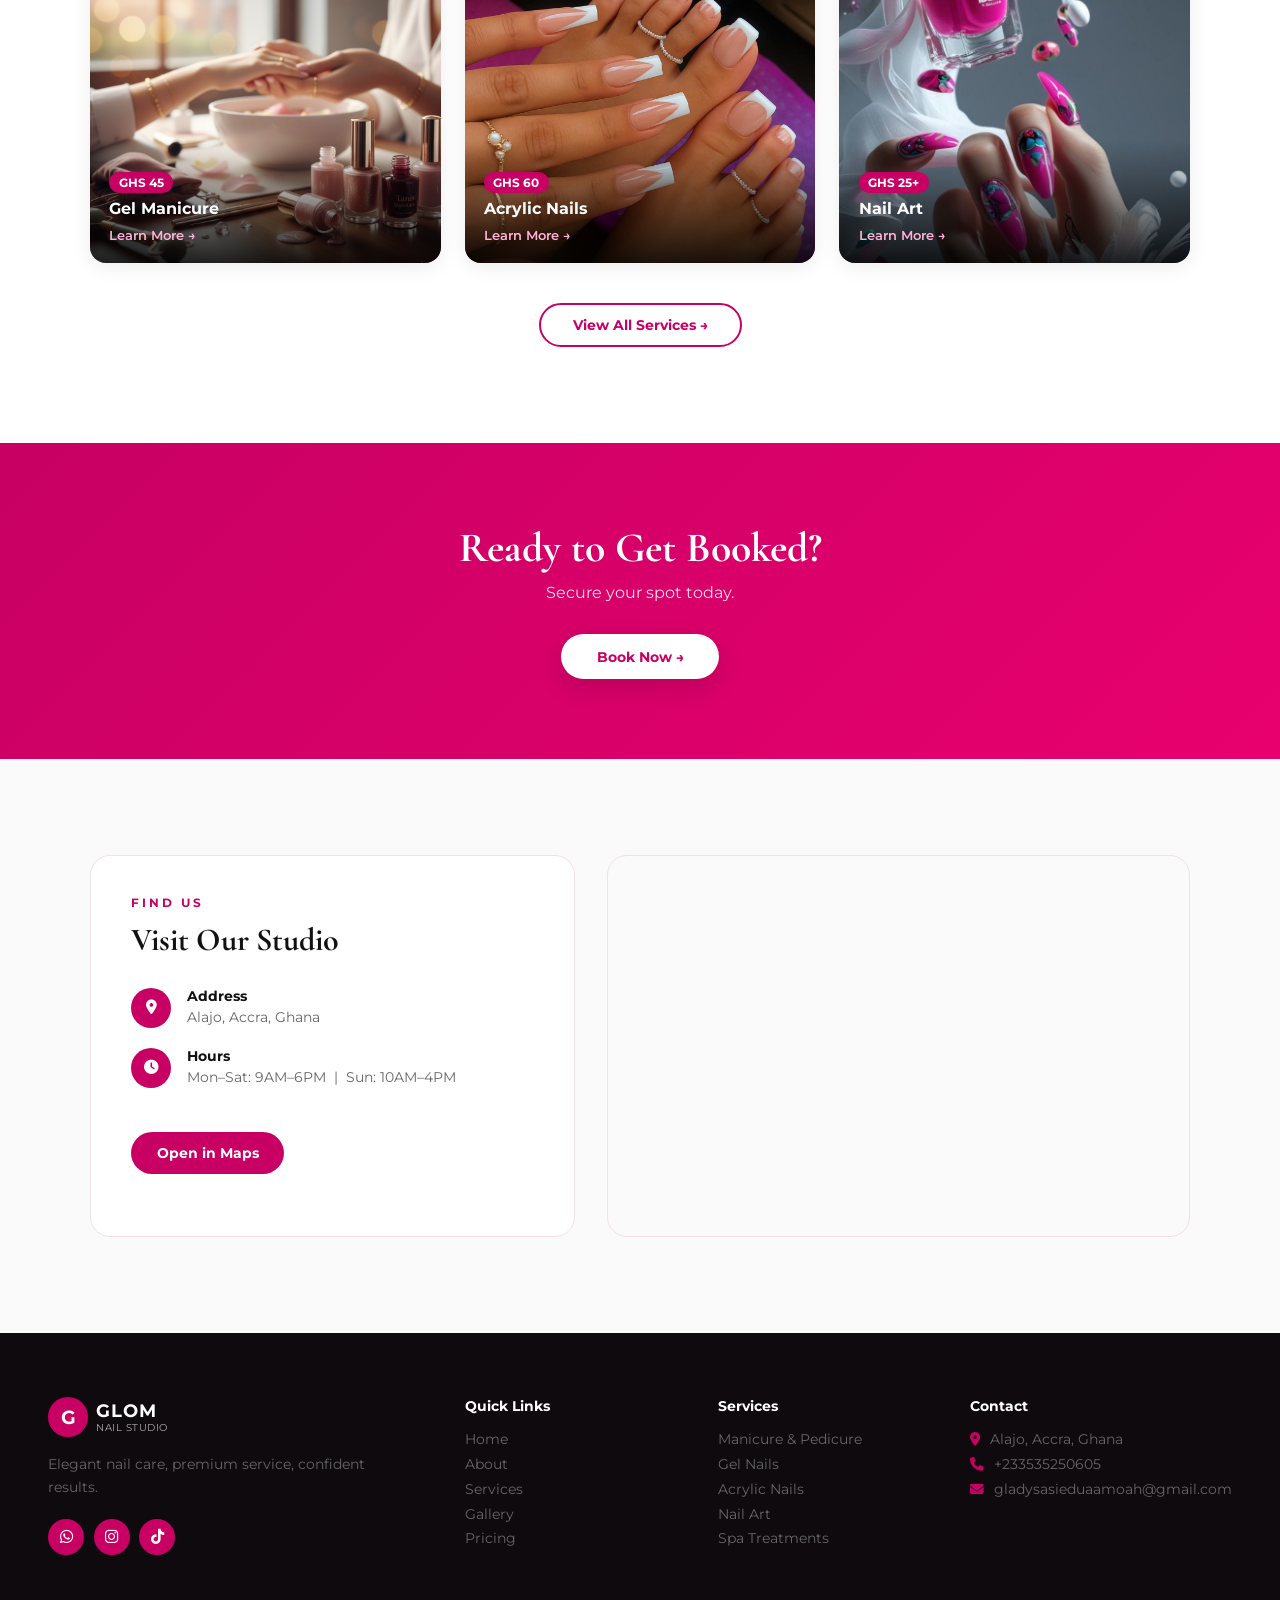
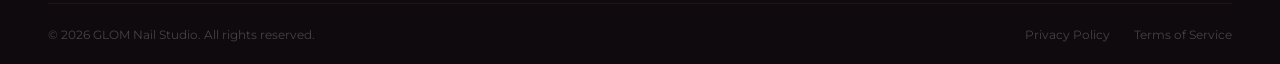
==== commit c8fa8ab5: "Add only new changes" ====
--- a/index.html
+++ b/index.html
@@ -5,31 +5,71 @@
     <meta name="viewport" content="width=device-width, initial-scale=1.0">
     <title>GLOM Nail Studio</title>
     <link rel="stylesheet" href="./index.css">
-    <link href="https://fonts.googleapis.com/css2?family=Montserrat:wght@400;600;700&display=swap" rel="stylesheet">
+    <link href="https://fonts.googleapis.com/css2?family=Cormorant+Garamond:wght@400;600;700&family=Montserrat:wght@400;500;600;700&display=swap" rel="stylesheet">
     <link rel="stylesheet" href="https://cdnjs.cloudflare.com/ajax/libs/font-awesome/6.5.0/css/all.min.css">
+    <link rel="manifest" href="./manifest.json">
+    <link rel="icon" type="image/svg+xml" href="./icons/icon.svg">
+    <link rel="apple-touch-icon" href="./icons/icon.svg">
+    <meta name="theme-color" content="#c80064">
+    <meta name="apple-mobile-web-app-capable" content="yes">
+    <meta name="apple-mobile-web-app-title" content="GLOM">
 </head>
 <body>
 
+    <!-- Welcome Popup -->
+    <div class="welcome-overlay" id="welcomeOverlay">
+        <div class="welcome-modal">
+            <div class="welcome-modal-top">
+                <div class="welcome-logo">
+                    <span class="wlogo-icon">G</span>
+                    <div>
+                        <span class="wlogo-main">GLOM</span>
+                        <span class="wlogo-sub">Nail Studio</span>
+                    </div>
+                </div>
+                <button class="welcome-close" id="welcomeClose" aria-label="Close">&times;</button>
+            </div>
+            <div class="welcome-modal-body">
+                <p class="welcome-tag">✦ Accra's Premier Nail Studio ✦</p>
+                <h2>Welcome to <span class="welcome-highlight">GLOM</span></h2>
+                <p class="welcome-desc">Where every visit leaves you polished, confident, and glowing.</p>
+                <div class="welcome-perks">
+                    <span><i class="fa-solid fa-circle-check"></i> Premium products</span>
+                    <span><i class="fa-solid fa-circle-check"></i> Expert technicians</span>
+                    <span><i class="fa-solid fa-circle-check"></i> Open 7 days</span>
+                </div>
+                <div class="welcome-actions">
+                    <a href="./pages/booking.html" class="btn-welcome-book">Book Now &rarr;</a>
+                    <button class="btn-welcome-explore" id="welcomeExplore">Explore First</button>
+                </div>
+            </div>
+        </div>
+    </div>
+
+    <!-- Top Bar -->
     <div class="topbar">
         <div class="topbar-left">
             <span><i class="fa-solid fa-phone"></i> +233535250605</span>
             <span><i class="fa-solid fa-envelope"></i> gladysasieduaamoah@gmail.com</span>
         </div>
         <div class="topbar-right">
-            <span><i class="fa-solid fa-clock"></i> Opening Hours: Mon-Sat 9AM - 6PM | Sun 10AM - 4PM</span>
+            <span><i class="fa-solid fa-clock"></i> Mon–Sat 9AM–6PM &nbsp;|&nbsp; Sun 10AM–4PM</span>
         </div>
     </div>
 
+    <!-- Header -->
     <header class="header">
         <div class="header-inner">
-            <div class="logo">
+            <a href="./index.html" class="logo">
                 <span class="logo-icon">G</span>
                 <div class="logo-text">
                     <span class="logo-main">GLOM</span>
                     <span class="logo-sub">Nail Studio</span>
                 </div>
-            </div>
-            <button class="menu-toggle" id="menuToggle" aria-label="Toggle menu"><span></span><span></span><span></span></button>
+            </a>
+            <button class="menu-toggle" id="menuToggle" aria-label="Toggle menu">
+                <span></span><span></span><span></span>
+            </button>
             <nav class="nav">
                 <ul>
                     <li><a href="./index.html" class="active">Home</a></li>
@@ -44,142 +84,107 @@
         </div>
     </header>
 
+    <!-- Hero -->
     <section class="hero">
         <div class="hero-overlay"></div>
         <div class="hero-content">
-            <p class="welcome">WELCOME TO GLOM NAIL STUDIO</p>
-            <span class="hero-kicker">Elegant nail care for every occasion</span>
-            <h1>Where Beauty Meets <span class="highlight">Excellence</span></h1>
-            <p class="hero-sub">Professional nail care, elegant finishes, and a calm studio experience that leaves every client polished and confident.</p>
-            <div class="hero-highlights">
-                <span><i class="fa-solid fa-circle-check"></i> Hygienic tools</span>
-                <span><i class="fa-solid fa-circle-check"></i> Skilled technicians</span>
-                <span><i class="fa-solid fa-circle-check"></i> Premium finishes</span>
-            </div>
+            <p class="hero-eyebrow"><span></span> Accra, Ghana <span></span></p>
+            <h1>Where Beauty Meets<br><em>Excellence</em></h1>
+            <p class="hero-sub">Premium nail care. Elegant finishes. Every time.</p>
             <div class="hero-buttons">
-                <a href="./pages/booking.html" class="btn-primary">Book Your Appointment &rarr;</a>
-                <a href="./pages/service.html" class="btn-outline">Explore Services</a>
-            </div>
-            <div class="hero-stats">
-                <div class="hero-stat">
-                    <strong>200+</strong>
-                    <span>Happy clients served</span>
-                </div>
-                <div class="hero-stat">
-                    <strong>10+</strong>
-                    <span>Signature nail styles</span>
-                </div>
-                <div class="hero-stat">
-                    <strong>7 Days</strong>
-                    <span>Weekly availability</span>
-                </div>
-            </div>
-        </div>
-    </section>
-
-    <section class="glom-experience">
+                <a href="./pages/booking.html" class="btn-primary">Book Appointment</a>
+                <a href="./pages/service.html" class="btn-ghost">View Services</a>
+            </div>
+        </div>
+        <div class="hero-stats">
+            <div class="hero-stat"><strong>200+</strong><span>Happy Clients</span></div>
+            <div class="hero-stat"><strong>10+</strong><span>Nail Styles</span></div>
+            <div class="hero-stat"><strong>7 Days</strong><span>Open Weekly</span></div>
+        </div>
+    </section>
+
+    <!-- Why Us -->
+    <section class="why-us">
         <p class="section-tag">WHY CHOOSE US</p>
-        <h2>Why Clients Choose GLOM</h2>
-        <p class="section-sub">Professional service, attention to detail, and a beauty experience designed around comfort.</p>
-        <div class="features">
-            <div class="feature">
-                <div class="feature-icon pink"><i class="fa-solid fa-star"></i></div>
+        <h2>The GLOM Difference</h2>
+        <div class="pillars">
+            <div class="pillar">
+                <i class="fa-solid fa-star"></i>
                 <h4>Premium Quality</h4>
-                <p>Quality products for clean, lasting results.</p>
-            </div>
-            <div class="feature">
-                <div class="feature-icon purple"><i class="fa-solid fa-palette"></i></div>
+            </div>
+            <div class="pillar">
+                <i class="fa-solid fa-palette"></i>
                 <h4>Expert Artists</h4>
-                <p>Skilled technicians with strong attention to detail.</p>
-            </div>
-            <div class="feature">
-                <div class="feature-icon orange"><i class="fa-solid fa-clock"></i></div>
+            </div>
+            <div class="pillar">
+                <i class="fa-solid fa-clock"></i>
                 <h4>Flexible Hours</h4>
-                <p>Flexible appointments that fit your schedule.</p>
-            </div>
-            <div class="feature">
-                <div class="feature-icon red"><i class="fa-solid fa-heart"></i></div>
-                <h4>Customer Care</h4>
-                <p>Friendly service tailored to every client.</p>
-            </div>
-        </div>
-    </section>
-
-    <section class="popular-treatments">
+            </div>
+            <div class="pillar">
+                <i class="fa-solid fa-heart"></i>
+                <h4>Personal Care</h4>
+            </div>
+        </div>
+    </section>
+
+    <!-- Services -->
+    <section class="services">
         <p class="section-tag">OUR SERVICES</p>
         <h2>Signature Services</h2>
-        <p class="section-sub">Our most requested services for clean, stylish, and confident looks.</p>
-        <div class="treatments">
-            <div class="treatment">
-                <div class="treatment-img-wrap">
-                    <img src="./images/vd.jpg" alt="Gel Manicure">
-                    <span class="price-badge">GHS 45</span>
-                    <div class="treatment-body">
-                        <h4>Gel Manicure</h4>
-                        <p>Glossy color with a smooth, lasting finish.</p>
-                        <a href="./pages/service.html" class="learn-more">Learn More &rarr;</a>
-                    </div>
-                </div>
-            </div>
-            <div class="treatment">
-                <div class="treatment-img-wrap">
-                    <img src="./images/ba.jpg" alt="Acrylic Nails">
-                    <span class="price-badge">GHS 60</span>
-                    <div class="treatment-body">
-                        <h4>Acrylic Nails</h4>
-                        <p>Strong extensions shaped to your preferred look.</p>
-                        <a href="./pages/service.html" class="learn-more">Learn More &rarr;</a>
-                    </div>
-                </div>
-            </div>
-            <div class="treatment">
-                <div class="treatment-img-wrap">
-                    <img src="./images/TA.jpg" alt="Nail Art">
-                    <span class="price-badge">GHS 25+</span>
-                    <div class="treatment-body">
-                        <h4>Nail Art</h4>
-                        <p>Creative designs that make every set stand out.</p>
-                        <a href="./pages/service.html" class="learn-more">Learn More &rarr;</a>
-                    </div>
+        <div class="service-grid">
+            <div class="service-card">
+                <img src="./images/vd.jpg" alt="Gel Manicure">
+                <div class="service-info">
+                    <span class="service-price">GHS 45</span>
+                    <h4>Gel Manicure</h4>
+                    <a href="./pages/service.html">Learn More &rarr;</a>
+                </div>
+            </div>
+            <div class="service-card">
+                <img src="./images/ba.jpg" alt="Acrylic Nails">
+                <div class="service-info">
+                    <span class="service-price">GHS 60</span>
+                    <h4>Acrylic Nails</h4>
+                    <a href="./pages/service.html">Learn More &rarr;</a>
+                </div>
+            </div>
+            <div class="service-card">
+                <img src="./images/TA.jpg" alt="Nail Art">
+                <div class="service-info">
+                    <span class="service-price">GHS 25+</span>
+                    <h4>Nail Art</h4>
+                    <a href="./pages/service.html">Learn More &rarr;</a>
                 </div>
             </div>
         </div>
         <a href="./pages/service.html" class="btn-outline-pink">View All Services &rarr;</a>
     </section>
 
+    <!-- CTA -->
     <section class="cta">
-        <h2>Ready for Your Next Appointment?</h2>
-        <p>Book today and enjoy professional nail care in a calm, elegant setting.</p>
-        <a href="./pages/booking.html" class="btn-outline-white">Schedule Your Appointment &rarr;</a>
-    </section>
-
-    <section class="visit-section">
-        <div class="visit-layout">
-            <div class="visit-copy">
-                <p class="section-tag">VISIT OUR STUDIO</p>
+        <h2>Ready to Get Booked?</h2>
+        <p>Secure your spot today.</p>
+        <a href="./pages/booking.html" class="btn-cta">Book Now &rarr;</a>
+    </section>
+
+    <!-- Visit -->
+    <section class="visit">
+        <div class="visit-inner">
+            <div class="visit-info">
+                <p class="section-tag">FIND US</p>
                 <h2>Visit Our Studio</h2>
-                <p class="visit-text">Find our studio quickly and plan your visit with ease using the live location below.</p>
-                <div class="visit-details">
-                    <div class="visit-detail">
-                        <i class="fa-solid fa-location-dot"></i>
-                        <div>
-                            <h4>Address</h4>
-                            <p>Alajo, Accra, Ghana</p>
-                        </div>
-                    </div>
-                    <div class="visit-detail">
-                        <i class="fa-solid fa-clock"></i>
-                        <div>
-                            <h4>Opening Hours</h4>
-                            <p>Mon-Sat: 9AM - 6PM | Sun: 10AM - 4PM</p>
-                        </div>
-                    </div>
-                </div>
-                <a href="https://www.google.com/maps/search/?api=1&query=Alajo,+Accra,+Ghana" target="_blank" class="btn-location">Open Live Location</a>
-            </div>
-            <div class="visit-map-wrap">
+                <div class="visit-detail">
+                    <i class="fa-solid fa-location-dot"></i>
+                    <div><h4>Address</h4><p>Alajo, Accra, Ghana</p></div>
+                </div>
+                <div class="visit-detail">
+                    <i class="fa-solid fa-clock"></i>
+                    <div><h4>Hours</h4><p>Mon–Sat: 9AM–6PM &nbsp;|&nbsp; Sun: 10AM–4PM</p></div>
+                </div>
+                <a href="https://www.google.com/maps/search/?api=1&query=Alajo,+Accra,+Ghana" target="_blank" class="btn-location">Open in Maps</a>
+            </div>
+            <div class="visit-map">
                 <iframe
-                    class="visit-map"
                     title="GLOM Nail Studio Location"
                     src="https://www.google.com/maps?q=Alajo,%20Accra,%20Ghana&output=embed"
                     loading="lazy"
@@ -190,8 +195,9 @@
         </div>
     </section>
 
+    <!-- Footer -->
     <footer class="footer">
-        <div class="footer-container">
+        <div class="footer-inner">
             <div class="footer-brand">
                 <div class="footer-logo">
                     <span class="logo-icon">G</span>
@@ -200,7 +206,7 @@
                         <span class="logo-sub">Nail Studio</span>
                     </div>
                 </div>
-                <p>Elegant nail care, premium service, and confident results.</p>
+                <p>Elegant nail care, premium service, confident results.</p>
                 <div class="social-icons">
                     <a href="https://wa.me/233535250605" target="_blank" aria-label="WhatsApp"><i class="fa-brands fa-whatsapp"></i></a>
                     <a href="https://instagram.com/AMOHGLADYSASEIDUA" target="_blank" aria-label="Instagram"><i class="fa-brands fa-instagram"></i></a>
@@ -211,24 +217,24 @@
                 <h4>Quick Links</h4>
                 <ul>
                     <li><a href="./index.html">Home</a></li>
-                    <li><a href="./pages/about.html">About Us</a></li>
+                    <li><a href="./pages/about.html">About</a></li>
                     <li><a href="./pages/service.html">Services</a></li>
                     <li><a href="./pages/gallary.html">Gallery</a></li>
                     <li><a href="./pages/pricing.html">Pricing</a></li>
                 </ul>
             </div>
             <div class="footer-col">
-                <h4>Our Services</h4>
+                <h4>Services</h4>
                 <ul>
                     <li>Manicure &amp; Pedicure</li>
                     <li>Gel Nails</li>
                     <li>Acrylic Nails</li>
-                    <li>Nail Art Design</li>
+                    <li>Nail Art</li>
                     <li>Spa Treatments</li>
                 </ul>
             </div>
             <div class="footer-col">
-                <h4>Contact Us</h4>
+                <h4>Contact</h4>
                 <ul class="contact-list">
                     <li><i class="fa-solid fa-location-dot"></i> Alajo, Accra, Ghana</li>
                     <li><i class="fa-solid fa-phone"></i> +233535250605</li>
@@ -238,22 +244,33 @@
         </div>
         <div class="footer-bottom">
             <p>&copy; 2026 GLOM Nail Studio. All rights reserved.</p>
-            <div class="footer-bottom-links">
+            <div class="footer-links">
                 <a href="#">Privacy Policy</a>
                 <a href="#">Terms of Service</a>
-                <a href="#">Designed with <i class="fa-solid fa-heart" style="color:#c80064"></i></a>
             </div>
         </div>
     </footer>
 
+    <!-- WhatsApp Float -->
     <a href="https://wa.me/233535250605" target="_blank" class="whatsapp-float" aria-label="Chat on WhatsApp">
         <i class="fa-brands fa-whatsapp"></i>
     </a>
 
     <script>
+        // Mobile nav
         const toggle = document.getElementById('menuToggle');
         const nav = document.querySelector('.nav');
         toggle.addEventListener('click', () => nav.classList.toggle('open'));
+
+        // Welcome popup
+        const overlay = document.getElementById('welcomeOverlay');
+        function closeWelcome() { overlay.style.display = 'none'; }
+        document.getElementById('welcomeClose').addEventListener('click', closeWelcome);
+        document.getElementById('welcomeExplore').addEventListener('click', closeWelcome);
+        overlay.addEventListener('click', e => { if (e.target === overlay) closeWelcome(); });
+    </script>
+    <script>
+        if ('serviceWorker' in navigator) { navigator.serviceWorker.register('./sw.js'); }
     </script>
 </body>
 </html>
--- a/index.css
+++ b/index.css
@@ -1,735 +1,474 @@
-/* Top Bar */
+/* ── Reset ── */
+*, *::before, *::after { box-sizing: border-box; margin: 0; padding: 0; }
+
+body {
+    font-family: 'Montserrat', sans-serif;
+    color: #111;
+    background: #fff;
+}
+
+/* ── Top Bar ── */
 .topbar {
     background: #c80064;
     color: #fff;
-    font-size: 0.78rem;
-    padding: 0.4rem 2rem;
+    font-size: 0.76rem;
+    padding: 0.4rem 3rem;
     display: flex;
     justify-content: space-between;
     align-items: center;
-    flex-wrap: wrap;
     gap: 0.5rem;
 }
-
-.topbar-left,
-.topbar-right {
-    display: flex;
-    gap: 1.2rem;
-    align-items: center;
-}
-
-.topbar span i { margin-right: 0.3rem; }
-
-/* Header */
+.topbar-left { display: flex; gap: 1.5rem; }
+.topbar span i { margin-right: 0.35rem; }
+
+/* ── Header ── */
 .header {
     background: #fff;
-    box-shadow: 0 2px 8px rgba(0, 0, 0, 0.08);
+    box-shadow: 0 1px 0 #f0f0f0;
     position: sticky;
     top: 0;
     z-index: 100;
-    padding: 0.9rem 3rem;
-}
-
+    padding: 0 3rem;
+}
 .header-inner {
-    width: 100%;
-    display: grid;
-    grid-template-columns: auto 1fr auto;
-    align-items: center;
-    gap: 0;
-    column-gap: 2rem;
-}
-
-.logo {
+    max-width: 1200px;
+    margin: 0 auto;
     display: flex;
     align-items: center;
-    gap: 0.6rem;
-    text-decoration: none;
-}
-
+    justify-content: space-between;
+    height: 68px;
+    gap: 2rem;
+}
+.logo { display: flex; align-items: center; gap: 0.6rem; text-decoration: none; }
 .logo-icon {
     background: #c80064;
     color: #fff;
     font-weight: 700;
-    font-size: 1.3rem;
-    width: 42px;
-    height: 42px;
+    font-size: 1.2rem;
+    width: 40px; height: 40px;
     border-radius: 50%;
-    display: flex;
-    align-items: center;
-    justify-content: center;
+    display: flex; align-items: center; justify-content: center;
     flex-shrink: 0;
 }
-
-.logo-text {
+.logo-text { display: flex; flex-direction: column; line-height: 1.2; }
+.logo-main { font-weight: 700; font-size: 1.15rem; color: #111; letter-spacing: 1px; }
+.logo-sub  { font-size: 0.65rem; color: #aaa; letter-spacing: 0.5px; text-transform: uppercase; }
+
+.nav ul { list-style: none; display: flex; gap: 2rem; }
+.nav ul li a {
+    text-decoration: none; color: #555; font-weight: 600;
+    font-size: 0.88rem; transition: color 0.2s;
+}
+.nav ul li a:hover, .nav ul li a.active { color: #c80064; }
+.nav ul li a.active { border-bottom: 2px solid #c80064; padding-bottom: 2px; }
+
+.btn-book {
+    background: #c80064; color: #fff;
+    padding: 0.5rem 1.3rem; border-radius: 6px;
+    text-decoration: none; font-weight: 700; font-size: 0.88rem;
+    white-space: nowrap; transition: background 0.2s;
+    flex-shrink: 0;
+}
+.btn-book:hover { background: #a00050; }
+
+.menu-toggle {
+    display: none; background: none; border: none;
+    cursor: pointer; flex-direction: column; gap: 5px; padding: 4px;
+}
+.menu-toggle span {
+    display: block; width: 22px; height: 2px;
+    background: #c80064; border-radius: 2px;
+}
+
+/* ── Hero ── */
+.hero {
+    position: relative;
+    min-height: 92vh;
+    background: url('./images/F.jpg') center/cover no-repeat;
     display: flex;
     flex-direction: column;
-    line-height: 1.2;
-}
-
-.logo-main { font-weight: 700; font-size: 1.2rem; color: #222; letter-spacing: 1px; }
-.logo-sub { font-size: 0.68rem; color: #999; letter-spacing: 0.5px; text-transform: uppercase; }
-
-.nav { display: flex; justify-content: center; }
-.nav ul { list-style: none; display: flex; gap: 2rem; margin: 0; padding: 0; }
-
-.nav ul li a {
-    text-decoration: none;
-    color: #444;
-    font-weight: 600;
-    font-size: 0.9rem;
-    transition: color 0.3s;
-    padding-bottom: 2px;
-}
-
-.nav ul li a.active { color: #c80064; border-bottom: 2px solid #c80064; }
-.nav ul li a:hover { color: #c80064; }
-
-.btn-book {
-    background: #c80064;
+    justify-content: center;
+}
+.hero-overlay {
+    position: absolute; inset: 0;
+    background: linear-gradient(to right, rgba(10,0,8,0.85) 0%, rgba(30,5,20,0.55) 55%, rgba(30,5,20,0.15) 100%);
+}
+.hero-content {
+    position: relative; z-index: 1;
+    max-width: 580px;
+    padding: 0 3rem;
     color: #fff;
-    padding: 0.55rem 1.3rem;
-    border-radius: 6px;
-    text-decoration: none;
-    font-weight: 700;
-    font-size: 0.9rem;
-    white-space: nowrap;
-    transition: background 0.3s;
-}
-
-.menu-toggle {
-    display: none;
-    background: none;
-    border: none;
-    cursor: pointer;
-    padding: 0.3rem;
-    flex-direction: column;
-    gap: 5px;
-    order: 3;
-}
-
-/* Hero */
-.hero {
+}
+.hero-eyebrow {
+    display: flex; align-items: center; gap: 0.8rem;
+    font-size: 0.72rem; letter-spacing: 3px; color: #ffb3d9;
+    font-weight: 600; text-transform: uppercase; margin-bottom: 1.4rem;
+}
+.hero-eyebrow span {
+    display: inline-block; width: 32px; height: 1px;
+    background: rgba(255,179,217,0.5);
+}
+.hero-content h1 {
+    font-family: 'Cormorant Garamond', serif;
+    font-size: 4rem; font-weight: 700; line-height: 1.1;
+    margin-bottom: 1rem;
+}
+.hero-content h1 em { color: #ffb3d9; font-style: italic; }
+.hero-sub {
+    font-size: 1rem; color: rgba(255,255,255,0.8);
+    margin-bottom: 2rem; line-height: 1.7;
+}
+.hero-buttons { display: flex; gap: 1rem; flex-wrap: wrap; }
+
+.btn-primary {
+    background: #c80064; color: #fff;
+    padding: 0.85rem 2rem; border-radius: 50px;
+    text-decoration: none; font-weight: 700; font-size: 0.9rem;
+    box-shadow: 0 8px 24px rgba(200,0,100,0.4);
+    transition: background 0.2s, transform 0.2s;
+}
+.btn-primary:hover { background: #a00050; transform: translateY(-2px); }
+
+.btn-ghost {
+    background: transparent; color: #fff;
+    padding: 0.85rem 2rem; border-radius: 50px;
+    border: 1.5px solid rgba(255,255,255,0.5);
+    text-decoration: none; font-weight: 600; font-size: 0.9rem;
+    transition: background 0.2s, color 0.2s;
+}
+.btn-ghost:hover { background: #fff; color: #c80064; }
+
+.hero-stats {
+    position: absolute; bottom: 0; left: 0; right: 0; z-index: 1;
+    display: flex;
+    background: rgba(255,255,255,0.06);
+    backdrop-filter: blur(10px);
+    border-top: 1px solid rgba(255,255,255,0.1);
+}
+.hero-stat {
+    flex: 1; padding: 1.4rem 2rem;
+    border-right: 1px solid rgba(255,255,255,0.1);
+    color: #fff;
+}
+.hero-stat:last-child { border-right: none; }
+.hero-stat strong { display: block; font-size: 1.6rem; font-weight: 700; margin-bottom: 0.2rem; }
+.hero-stat span { font-size: 0.78rem; color: rgba(255,255,255,0.65); letter-spacing: 0.5px; }
+
+/* ── Section Shared ── */
+.section-tag {
+    font-size: 0.72rem; letter-spacing: 3px; color: #c80064;
+    font-weight: 700; text-transform: uppercase; margin-bottom: 0.6rem;
+    display: block;
+}
+
+/* ── Why Us ── */
+.why-us {
+    padding: 6rem 3rem;
+    text-align: center;
+    background: #fafafa;
+}
+.why-us h2 {
+    font-family: 'Cormorant Garamond', serif;
+    font-size: 2.4rem; font-weight: 700; margin-bottom: 3rem; color: #111;
+}
+.pillars {
+    display: grid; grid-template-columns: repeat(4, 1fr);
+    gap: 1.5rem; max-width: 900px; margin: 0 auto;
+}
+.pillar {
+    background: #fff; border: 1px solid #f0e0ea;
+    border-radius: 16px; padding: 2rem 1rem;
+    transition: box-shadow 0.2s, transform 0.2s;
+}
+.pillar:hover { box-shadow: 0 12px 32px rgba(200,0,100,0.1); transform: translateY(-4px); }
+.pillar i { font-size: 1.5rem; color: #c80064; margin-bottom: 1rem; display: block; }
+.pillar h4 { font-size: 0.9rem; font-weight: 700; color: #111; }
+
+/* ── Services ── */
+.services {
+    padding: 6rem 3rem;
+    text-align: center;
+    background: #fff;
+}
+.services h2 {
+    font-family: 'Cormorant Garamond', serif;
+    font-size: 2.4rem; font-weight: 700; margin-bottom: 2.5rem; color: #111;
+}
+.service-grid {
+    display: grid; grid-template-columns: repeat(3, 1fr);
+    gap: 1.5rem; max-width: 1100px; margin: 0 auto 2.5rem;
+}
+.service-card {
+    border-radius: 16px; overflow: hidden;
     position: relative;
-    min-height: 680px;
-    background: url('./images/F.jpg') center top/cover no-repeat;
-    display: flex;
-    align-items: center;
-    padding: 6rem 0;
-}
-
-.hero-overlay {
-    position: absolute;
-    inset: 0;
-    background: linear-gradient(
-        to right,
-        rgba(15, 10, 16, 0.82) 0%,
-        rgba(40, 12, 28, 0.58) 45%,
-        rgba(48, 14, 31, 0.18) 100%
-    );
-}
-
-.hero-content {
-    position: relative;
-    z-index: 1;
-    max-width: 620px;
-    color: #fff;
-    margin-left: 5rem;
-}
-
-.welcome {
-    display: inline-flex;
-    align-items: center;
-    gap: 0.6rem;
-    font-size: 0.72rem;
-    letter-spacing: 3px;
-    color: #ffe0f0;
-    margin-bottom: 1rem;
-    font-weight: 700;
-    text-transform: uppercase;
-}
-
-.hero-kicker {
-    display: inline-block;
-    margin-bottom: 1rem;
-    padding: 0.45rem 0.85rem;
-    border: 1px solid rgba(255, 255, 255, 0.18);
-    border-radius: 999px;
-    background: rgba(255, 255, 255, 0.1);
-    color: #fff5fa;
-    font-size: 0.78rem;
-    font-weight: 600;
-    letter-spacing: 0.4px;
-    backdrop-filter: blur(4px);
-}
-
-.hero-content h1 {
-    font-size: 3.6rem;
-    font-weight: 700;
-    line-height: 1.08;
-    margin-bottom: 1rem;
-    max-width: 11ch;
-    text-shadow: 0 2px 18px rgba(0, 0, 0, 0.28);
-}
-
-.highlight { color: #ffb3d9; }
-
-.hero-sub {
-    font-size: 1rem;
-    margin-bottom: 1.4rem;
-    color: rgba(255, 255, 255, 0.92);
-    line-height: 1.8;
-    max-width: 520px;
-}
-
-.hero-highlights {
-    display: flex;
-    flex-wrap: wrap;
-    gap: 0.8rem 1.2rem;
-    margin-bottom: 2rem;
-    color: #fff;
-    font-size: 0.88rem;
-}
-
-.hero-highlights span {
-    display: inline-flex;
-    align-items: center;
-    gap: 0.45rem;
-    color: rgba(255, 255, 255, 0.92);
-}
-
-.hero-highlights i { color: #ffb3d9; }
-.hero-buttons { display: flex; gap: 1rem; flex-wrap: wrap; align-items: center; }
-
-.hero-stats {
-    display: grid;
-    grid-template-columns: repeat(3, minmax(0, 1fr));
-    gap: 1rem;
-    max-width: 620px;
-    margin-top: 2.2rem;
-}
-
-.hero-stat {
-    padding: 1rem 1rem 0.9rem;
-    border: 1px solid rgba(255, 255, 255, 0.14);
-    border-radius: 16px;
-    background: rgba(255, 255, 255, 0.08);
-    backdrop-filter: blur(6px);
-    box-shadow: 0 12px 30px rgba(0, 0, 0, 0.14);
-}
-
-.hero-stat strong {
-    display: block;
-    margin-bottom: 0.35rem;
-    color: #fff;
-    font-size: 1.25rem;
-    font-weight: 700;
-}
-
-.hero-stat span {
-    color: rgba(255, 255, 255, 0.8);
-    font-size: 0.82rem;
-    line-height: 1.5;
-}
-
-.btn-primary {
-    background: #c80064;
-    color: #fff;
-    padding: 0.85rem 2rem;
-    border-radius: 50px;
-    text-decoration: none;
-    font-weight: 700;
-    font-size: 0.9rem;
-    transition: background 0.3s, transform 0.2s, box-shadow 0.3s;
-    box-shadow: 0 6px 20px rgba(200, 0, 100, 0.4);
-}
-
-.btn-primary:hover {
-    background: #a00050;
-    transform: translateY(-2px);
-    box-shadow: 0 10px 28px rgba(200, 0, 100, 0.5);
-}
-
-.btn-outline {
-    background: transparent;
-    color: #fff;
-    padding: 0.85rem 2rem;
-    border: 2px solid rgba(255, 255, 255, 0.7);
-    border-radius: 50px;
-    text-decoration: none;
-    font-weight: 700;
-    font-size: 0.9rem;
-    transition: background 0.3s, color 0.3s;
-}
-
-.btn-outline:hover { background: #fff; color: #c80064; }
-
-/* Experience */
-.glom-experience {
-    background: linear-gradient(180deg, #fff 0%, #fff8fb 100%);
-    padding: 5rem 2rem;
-    text-align: center;
-}
-
-.section-tag {
-    font-size: 0.75rem;
-    letter-spacing: 2px;
-    color: #c80064;
-    font-weight: 700;
-    margin-bottom: 0.5rem;
-}
-
-.glom-experience h2 {
-    font-size: 2rem;
-    font-weight: 700;
-    color: #111;
-    margin-bottom: 0.5rem;
-}
-
-.section-sub {
-    color: #666;
-    font-size: 0.95rem;
-    margin-bottom: 2.5rem;
-    max-width: 700px;
-    margin-left: auto;
-    margin-right: auto;
-    line-height: 1.8;
-}
-
-.features {
-    display: grid;
-    grid-template-columns: repeat(4, 1fr);
-    gap: 1.5rem;
-    max-width: 1100px;
-    margin: 0 auto;
-}
-
-.feature {
-    background: #fff;
-    border: 1px solid #f5d4e5;
-    border-radius: 18px;
-    padding: 2rem 1.2rem;
-    box-shadow: 0 16px 40px rgba(76, 19, 47, 0.08);
+    box-shadow: 0 4px 20px rgba(0,0,0,0.08);
     transition: transform 0.3s, box-shadow 0.3s;
 }
-
-.feature:hover {
-    transform: translateY(-6px);
-    box-shadow: 0 22px 48px rgba(76, 19, 47, 0.12);
-}
-
-.feature-icon {
-    width: 56px;
-    height: 56px;
-    border-radius: 50%;
-    display: flex;
-    align-items: center;
-    justify-content: center;
-    font-size: 1.4rem;
-    margin: 0 auto 1rem;
-    color: #fff;
-}
-
-.feature-icon.pink { background: #c80064; }
-.feature-icon.purple { background: #7c3aed; }
-.feature-icon.orange { background: #f97316; }
-.feature-icon.red { background: #ef4444; }
-.feature h4 { font-size: 1rem; font-weight: 700; color: #111; margin-bottom: 0.4rem; }
-.feature p { font-size: 0.85rem; color: #666; line-height: 1.7; }
-
-/* Treatments */
-.popular-treatments {
-    background:
-        radial-gradient(circle at top left, rgba(247, 176, 214, 0.18), transparent 28%),
-        #f9f9f9;
-    padding: 5rem 2rem;
-    text-align: center;
-}
-
-.popular-treatments h2 {
-    font-size: 2rem;
-    font-weight: 700;
-    color: #111;
-    margin-bottom: 0.5rem;
-}
-
-.treatments {
-    display: grid;
-    grid-template-columns: repeat(3, 1fr);
-    gap: 1.5rem;
-    max-width: 1100px;
-    margin: 0 auto 2rem;
-}
-
-.treatment {
-    border-radius: 18px;
-    overflow: hidden;
-    box-shadow: 0 18px 40px rgba(0, 0, 0, 0.12);
-    position: relative;
-    transition: transform 0.3s, box-shadow 0.3s;
-}
-
-.treatment:hover {
-    transform: translateY(-6px);
-    box-shadow: 0 24px 46px rgba(0, 0, 0, 0.16);
-}
-
-.treatment-img-wrap {
-    position: relative;
-    overflow: hidden;
-}
-
-.treatment-img-wrap img {
-    width: 100%;
-    height: 280px;
-    object-fit: cover;
-    object-position: center;
-    display: block;
-    transition: transform 0.5s ease;
-}
-
-.treatment:hover .treatment-img-wrap img { transform: scale(1.08); }
-
-.treatment-body {
-    position: absolute;
-    bottom: 0;
-    left: 0;
-    right: 0;
-    background: linear-gradient(to top, rgba(0, 0, 0, 0.82) 0%, rgba(0, 0, 0, 0.4) 60%, transparent 100%);
+.service-card:hover { transform: translateY(-6px); box-shadow: 0 16px 40px rgba(0,0,0,0.14); }
+.service-card img {
+    width: 100%; height: 300px;
+    object-fit: cover; display: block;
+    transition: transform 0.5s;
+}
+.service-card:hover img { transform: scale(1.05); }
+.service-info {
+    position: absolute; bottom: 0; left: 0; right: 0;
+    background: linear-gradient(to top, rgba(0,0,0,0.85) 0%, transparent 100%);
     padding: 2rem 1.2rem 1.2rem;
-    color: #fff;
-}
-
-.treatment-body h4 { font-size: 1rem; font-weight: 700; margin-bottom: 0.3rem; color: #fff; }
-.treatment-body p { font-size: 0.82rem; color: rgba(255, 255, 255, 0.85); margin-bottom: 0.6rem; line-height: 1.65; }
-
-.learn-more {
-    color: #f7b0d6;
-    font-size: 0.85rem;
-    font-weight: 600;
-    text-decoration: none;
-    transition: color 0.3s;
-}
-
-.learn-more:hover { color: #fff; }
-
-.price-badge {
-    position: absolute;
-    top: 12px;
-    left: 12px;
-    background: #c80064;
-    color: #fff;
-    font-weight: 700;
-    font-size: 0.85rem;
-    padding: 0.25rem 0.6rem;
-    border-radius: 20px;
-    z-index: 1;
-    letter-spacing: 0.2px;
-    box-shadow: 0 8px 20px rgba(200, 0, 100, 0.3);
-}
+    color: #fff; text-align: left;
+}
+.service-price {
+    display: inline-block; background: #c80064;
+    color: #fff; font-size: 0.78rem; font-weight: 700;
+    padding: 0.2rem 0.6rem; border-radius: 20px;
+    margin-bottom: 0.4rem;
+}
+.service-info h4 { font-size: 1rem; font-weight: 700; margin-bottom: 0.4rem; }
+.service-info a {
+    color: #ffb3d9; font-size: 0.82rem; font-weight: 600;
+    text-decoration: none; transition: color 0.2s;
+}
+.service-info a:hover { color: #fff; }
 
 .btn-outline-pink {
-    display: inline-block;
-    border: 2px solid #c80064;
-    color: #c80064;
-    padding: 0.7rem 1.8rem;
-    border-radius: 30px;
-    text-decoration: none;
-    font-weight: 700;
-    font-size: 0.9rem;
-    transition: background 0.3s, color 0.3s;
-}
-
+    display: inline-block; border: 2px solid #c80064; color: #c80064;
+    padding: 0.7rem 2rem; border-radius: 50px;
+    text-decoration: none; font-weight: 700; font-size: 0.88rem;
+    transition: background 0.2s, color 0.2s;
+}
 .btn-outline-pink:hover { background: #c80064; color: #fff; }
 
-/* CTA */
+/* ── CTA ── */
 .cta {
-    background: linear-gradient(135deg, #c80064 0%, #e8006e 60%, #f7b0d6 100%);
-    padding: 5rem 2rem;
-    text-align: center;
-    color: #fff;
-}
-
-.cta h2 { font-size: 2.2rem; font-weight: 700; margin-bottom: 1rem; }
-
-.cta p {
-    font-size: 1rem;
-    margin: 0 auto 2rem;
-    opacity: 0.92;
-    max-width: 680px;
-    line-height: 1.8;
-}
-
-.btn-outline-white {
-    display: inline-block;
-    border: 2px solid #fff;
-    color: #fff;
-    padding: 0.75rem 2rem;
-    border-radius: 30px;
-    text-decoration: none;
-    font-weight: 700;
-    font-size: 0.9rem;
-    transition: background 0.3s, color 0.3s;
-}
-
-.btn-outline-white:hover { background: #fff; color: #c80064; }
-
-/* Visit Section */
-.visit-section {
-    padding: 5rem 2rem;
-    background:
-        radial-gradient(circle at top right, rgba(247, 176, 214, 0.22), transparent 24%),
-        linear-gradient(180deg, #fff8fb 0%, #ffffff 100%);
-}
-
-.visit-layout {
-    max-width: 1150px;
-    margin: 0 auto;
-    display: grid;
-    grid-template-columns: 0.95fr 1.05fr;
-    gap: 2rem;
-    align-items: stretch;
-}
-
-.visit-copy,
-.visit-map-wrap {
-    border-radius: 24px;
-    overflow: hidden;
-    box-shadow: 0 18px 45px rgba(59, 20, 40, 0.08);
-}
-
-.visit-copy {
-    background: #ffffff;
-    border: 1px solid #f3d8e5;
-    padding: 2.4rem;
-}
-
-.visit-copy h2 {
-    font-size: 2rem;
-    color: #111;
-    margin-bottom: 1rem;
-    line-height: 1.2;
-}
-
-.visit-text {
-    color: #666;
-    line-height: 1.8;
-    margin-bottom: 1.6rem;
-    max-width: 50ch;
-}
-
-.visit-details {
-    display: grid;
-    gap: 1rem;
-    margin-bottom: 1.8rem;
-}
-
+    background: linear-gradient(135deg, #c80064 0%, #e8006e 100%);
+    padding: 5rem 3rem; text-align: center; color: #fff;
+}
+.cta h2 {
+    font-family: 'Cormorant Garamond', serif;
+    font-size: 2.6rem; font-weight: 700; margin-bottom: 0.6rem;
+}
+.cta p { font-size: 1rem; opacity: 0.85; margin-bottom: 2rem; }
+.btn-cta {
+    display: inline-block; background: #fff; color: #c80064;
+    padding: 0.85rem 2.2rem; border-radius: 50px;
+    text-decoration: none; font-weight: 700; font-size: 0.9rem;
+    transition: transform 0.2s, box-shadow 0.2s;
+    box-shadow: 0 8px 24px rgba(0,0,0,0.15);
+}
+.btn-cta:hover { transform: translateY(-2px); box-shadow: 0 12px 30px rgba(0,0,0,0.2); }
+
+/* ── Visit ── */
+.visit { padding: 6rem 3rem; background: #fafafa; }
+.visit-inner {
+    max-width: 1100px; margin: 0 auto;
+    display: grid; grid-template-columns: 1fr 1.2fr;
+    gap: 2rem; align-items: stretch;
+}
+.visit-info {
+    background: #fff; border: 1px solid #f0e0ea;
+    border-radius: 20px; padding: 2.5rem;
+}
+.visit-info h2 {
+    font-family: 'Cormorant Garamond', serif;
+    font-size: 2rem; font-weight: 700; margin-bottom: 1.8rem; color: #111;
+}
 .visit-detail {
-    display: grid;
-    grid-template-columns: auto 1fr;
-    gap: 0.9rem;
-    align-items: start;
-    padding: 1rem 1.1rem;
-    border-radius: 16px;
-    background: #fff8fb;
-    border: 1px solid #f5dbe8;
-}
-
+    display: flex; gap: 1rem; align-items: flex-start;
+    margin-bottom: 1.2rem;
+}
 .visit-detail i {
-    width: 42px;
-    height: 42px;
-    border-radius: 50%;
-    display: flex;
-    align-items: center;
-    justify-content: center;
-    background: #c80064;
-    color: #fff;
-    font-size: 0.95rem;
-}
-
-.visit-detail h4 {
-    margin: 0 0 0.25rem;
-    color: #111;
-    font-size: 0.95rem;
-}
-
-.visit-detail p {
-    margin: 0;
-    color: #666;
-    line-height: 1.7;
-    font-size: 0.9rem;
-}
-
+    width: 40px; height: 40px; border-radius: 50%;
+    background: #c80064; color: #fff;
+    display: flex; align-items: center; justify-content: center;
+    font-size: 0.9rem; flex-shrink: 0;
+}
+.visit-detail h4 { font-size: 0.85rem; font-weight: 700; color: #111; margin-bottom: 0.2rem; }
+.visit-detail p  { font-size: 0.85rem; color: #666; line-height: 1.6; }
 .btn-location {
-    display: inline-block;
-    padding: 0.85rem 1.4rem;
-    border-radius: 999px;
-    text-decoration: none;
-    font-weight: 700;
-    font-size: 0.9rem;
-    background: #c80064;
-    color: #fff;
-    box-shadow: 0 10px 24px rgba(200, 0, 100, 0.24);
-    transition: transform 0.2s, background 0.3s;
-}
-
-.btn-location:hover {
-    background: #a00050;
-    transform: translateY(-2px);
-}
-
-.visit-map-wrap {
-    min-height: 100%;
-    border: 1px solid #f3d8e5;
-    background: #f4f4f4;
-}
-
+    display: inline-block; margin-top: 1.5rem;
+    background: #c80064; color: #fff;
+    padding: 0.75rem 1.6rem; border-radius: 50px;
+    text-decoration: none; font-weight: 700; font-size: 0.88rem;
+    transition: background 0.2s, transform 0.2s;
+}
+.btn-location:hover { background: #a00050; transform: translateY(-2px); }
 .visit-map {
-    width: 100%;
-    height: 100%;
-    min-height: 480px;
-    border: 0;
-    display: block;
-}
-
-/* Footer */
-.footer {
-    background: #111;
-    color: #ccc;
-    padding: 3rem 2rem 0;
-    font-size: 0.88rem;
-}
-
-.footer-container {
-    max-width: 1200px;
-    margin: 0 auto;
-    display: grid;
-    grid-template-columns: 1.6fr 1fr 1fr 1.2fr;
-    gap: 2.5rem;
-    padding-bottom: 2.5rem;
-    border-bottom: 1px solid #2a2a2a;
-}
-
-.footer-brand .footer-logo {
-    display: flex;
-    align-items: center;
-    gap: 0.5rem;
-    margin-bottom: 1rem;
-}
-
-.footer-brand .logo-main { color: #fff; font-size: 1.1rem; }
-.footer-brand .logo-sub { color: #aaa; }
-.footer-brand p { color: #aaa; line-height: 1.7; margin-bottom: 1.2rem; }
-
-.footer .social-icons { display: flex; gap: 0.6rem; margin-top: 0.5rem; }
-
-.footer .social-icons a {
-    background: #c80064;
-    color: #fff;
-    width: 36px;
-    height: 36px;
-    border-radius: 50%;
-    display: flex;
-    align-items: center;
-    justify-content: center;
-    font-size: 1rem;
-    text-decoration: none;
-    transition: background 0.3s, transform 0.3s;
-    flex-shrink: 0;
-}
-
-.footer .social-icons a:hover { background: #fff; color: #c80064; transform: scale(1.1); }
-
-.footer-col h4 { color: #fff; font-size: 0.95rem; margin-bottom: 1rem; font-weight: 700; }
-.footer-col ul { list-style: none; padding: 0; margin: 0; }
-.footer-col ul li { margin-bottom: 0.6rem; color: #aaa; }
-.footer-col ul li a { color: #aaa; text-decoration: none; transition: color 0.3s; }
+    border-radius: 20px; overflow: hidden;
+    border: 1px solid #f0e0ea;
+    min-height: 380px;
+}
+.visit-map iframe { width: 100%; height: 100%; min-height: 380px; border: 0; display: block; }
+
+/* ── Footer ── */
+.footer { background: #0f0a0d; color: #aaa; padding: 4rem 3rem 0; }
+.footer-inner {
+    max-width: 1200px; margin: 0 auto;
+    display: grid; grid-template-columns: 1.8fr 1fr 1fr 1.2fr;
+    gap: 3rem; padding-bottom: 3rem;
+    border-bottom: 1px solid #1e1418;
+}
+.footer-brand .footer-logo { display: flex; align-items: center; gap: 0.5rem; margin-bottom: 1rem; }
+.footer-brand .logo-main { color: #fff; }
+.footer-brand p { color: #666; line-height: 1.7; font-size: 0.85rem; margin-bottom: 1.2rem; }
+.social-icons { display: flex; gap: 0.6rem; }
+.social-icons a {
+    background: #c80064; color: #fff;
+    width: 36px; height: 36px; border-radius: 50%;
+    display: flex; align-items: center; justify-content: center;
+    font-size: 0.95rem; text-decoration: none;
+    transition: background 0.2s, transform 0.2s;
+}
+.social-icons a:hover { background: #fff; color: #c80064; transform: scale(1.1); }
+.footer-col h4 { color: #fff; font-size: 0.9rem; font-weight: 700; margin-bottom: 1rem; }
+.footer-col ul { list-style: none; }
+.footer-col ul li { margin-bottom: 0.55rem; font-size: 0.85rem; color: #666; }
+.footer-col ul li a { color: #666; text-decoration: none; transition: color 0.2s; }
 .footer-col ul li a:hover { color: #c80064; }
-
 .contact-list li { display: flex; gap: 0.6rem; align-items: flex-start; }
-.contact-list li i { color: #c80064; margin-top: 3px; flex-shrink: 0; }
-
+.contact-list li i { color: #c80064; margin-top: 2px; flex-shrink: 0; font-size: 0.85rem; }
 .footer-bottom {
-    max-width: 1200px;
-    margin: 0 auto;
-    padding: 1.2rem 0;
-    display: flex;
-    justify-content: space-between;
-    align-items: center;
-    flex-wrap: wrap;
-    gap: 0.5rem;
-    font-size: 0.8rem;
-    color: #666;
-}
-
-.footer-bottom-links { display: flex; gap: 1.2rem; }
-.footer-bottom-links a { color: #666; text-decoration: none; transition: color 0.3s; }
-.footer-bottom-links a:hover { color: #c80064; }
-
-@media (max-width: 900px) {
-    .features { grid-template-columns: repeat(2, 1fr); }
-    .treatments { grid-template-columns: repeat(2, 1fr); }
-    .visit-layout { grid-template-columns: 1fr; }
-    .footer-container { grid-template-columns: 1fr 1fr; }
-}
-
-@media (max-width: 600px) {
-    .topbar {
-        flex-direction: column;
-        text-align: center;
-        font-size: 0.72rem;
-        padding: 0.4rem 1rem;
+    max-width: 1200px; margin: 0 auto;
+    padding: 1.4rem 0;
+    display: flex; justify-content: space-between; align-items: center;
+    font-size: 0.78rem; color: #444;
+}
+.footer-links { display: flex; gap: 1.5rem; }
+.footer-links a { color: #444; text-decoration: none; transition: color 0.2s; }
+.footer-links a:hover { color: #c80064; }
+
+/* ── WhatsApp Float ── */
+.whatsapp-float {
+    position: fixed; bottom: 28px; right: 28px;
+    background: #25d366; color: #fff;
+    width: 56px; height: 56px; border-radius: 50%;
+    display: flex; align-items: center; justify-content: center;
+    font-size: 1.7rem; text-decoration: none;
+    box-shadow: 0 6px 20px rgba(37,211,102,0.45);
+    z-index: 999; transition: transform 0.2s;
+}
+.whatsapp-float:hover { transform: scale(1.1); }
+
+/* ── Welcome Popup ── */
+.welcome-overlay {
+    position: fixed !important;
+    top: 0 !important; left: 0 !important;
+    right: 0 !important; bottom: 0 !important;
+    background: rgba(10,0,8,0.78);
+    backdrop-filter: blur(8px);
+    z-index: 99999 !important;
+    display: flex !important;
+    align-items: center; justify-content: center;
+    padding: 1.5rem;
+    animation: fadeIn 0.35s ease;
+}
+.welcome-overlay.hidden { display: none !important; }
+@keyframes fadeIn { from { opacity: 0; } to { opacity: 1; } }
+
+.welcome-modal {
+    background: #fff; border-radius: 24px;
+    max-width: 420px; width: 100%; overflow: hidden;
+    box-shadow: 0 40px 80px rgba(200,0,100,0.2);
+    animation: slideUp 0.4s cubic-bezier(0.34,1.56,0.64,1);
+}
+@keyframes slideUp {
+    from { opacity: 0; transform: translateY(30px) scale(0.97); }
+    to   { opacity: 1; transform: translateY(0) scale(1); }
+}
+.welcome-modal-top {
+    background: linear-gradient(135deg, #c80064, #e8006e);
+    padding: 1.3rem 1.5rem;
+    display: flex; align-items: center; justify-content: space-between;
+}
+.welcome-logo { display: flex; align-items: center; gap: 0.6rem; }
+.wlogo-icon {
+    background: rgba(255,255,255,0.2); color: #fff;
+    font-weight: 700; font-size: 1.1rem;
+    width: 38px; height: 38px; border-radius: 50%;
+    display: flex; align-items: center; justify-content: center;
+    border: 2px solid rgba(255,255,255,0.35);
+}
+.wlogo-main { display: block; color: #fff; font-weight: 700; font-size: 1rem; letter-spacing: 1px; }
+.wlogo-sub  { display: block; color: rgba(255,255,255,0.7); font-size: 0.62rem; text-transform: uppercase; letter-spacing: 0.5px; }
+.welcome-close {
+    background: rgba(255,255,255,0.15); border: none; color: #fff;
+    font-size: 1.3rem; width: 32px; height: 32px; border-radius: 50%;
+    cursor: pointer; display: flex; align-items: center; justify-content: center;
+    transition: background 0.2s; line-height: 1;
+}
+.welcome-close:hover { background: rgba(255,255,255,0.3); }
+.welcome-modal-body { padding: 2rem 1.8rem; text-align: center; }
+.welcome-tag {
+    font-size: 0.7rem; letter-spacing: 2px; color: #c80064;
+    font-weight: 700; text-transform: uppercase; margin-bottom: 0.8rem;
+}
+.welcome-modal-body h2 {
+    font-family: 'Cormorant Garamond', serif;
+    font-size: 2rem; font-weight: 700; color: #111;
+    margin-bottom: 0.6rem; line-height: 1.2;
+}
+.welcome-highlight { color: #c80064; }
+.welcome-desc { font-size: 0.88rem; color: #666; line-height: 1.7; margin-bottom: 1.4rem; }
+.welcome-perks {
+    display: flex; justify-content: center; flex-wrap: wrap;
+    gap: 0.5rem 1rem; margin-bottom: 1.8rem;
+}
+.welcome-perks span { font-size: 0.78rem; color: #444; font-weight: 600; display: flex; align-items: center; gap: 0.3rem; }
+.welcome-perks i { color: #c80064; }
+.welcome-actions { display: flex; gap: 0.8rem; justify-content: center; }
+.btn-welcome-book {
+    background: #c80064; color: #fff;
+    padding: 0.7rem 1.6rem; border-radius: 50px;
+    text-decoration: none; font-weight: 700; font-size: 0.88rem;
+    box-shadow: 0 6px 18px rgba(200,0,100,0.3);
+    transition: background 0.2s, transform 0.2s;
+}
+.btn-welcome-book:hover { background: #a00050; transform: translateY(-2px); }
+.btn-welcome-explore {
+    background: transparent; color: #c80064;
+    border: 2px solid #c80064; padding: 0.7rem 1.4rem;
+    border-radius: 50px; font-weight: 700; font-size: 0.88rem;
+    cursor: pointer; transition: background 0.2s, color 0.2s;
+}
+.btn-welcome-explore:hover { background: #c80064; color: #fff; }
+
+/* ── Responsive ── */
+@media (max-width: 960px) {
+    .pillars { grid-template-columns: repeat(2, 1fr); }
+    .service-grid { grid-template-columns: repeat(2, 1fr); }
+    .visit-inner { grid-template-columns: 1fr; }
+    .footer-inner { grid-template-columns: 1fr 1fr; gap: 2rem; }
+}
+
+@media (max-width: 640px) {
+    .topbar { display: none; }
+    .header { padding: 0 1.2rem; }
+    .menu-toggle { display: flex; }
+    .nav {
+        display: none; position: absolute;
+        top: 100%; left: 0; right: 0;
+        background: #fff; box-shadow: 0 8px 24px rgba(0,0,0,0.1);
+        padding: 1rem 1.5rem; z-index: 200;
     }
-
-    .header { padding: 0.7rem 1rem; }
-    .header-inner { grid-template-columns: 1fr auto auto; gap: 0.8rem; }
-    .menu-toggle { display: flex; }
-
-    .nav {
-        display: none;
-        position: absolute;
-        top: 100%;
-        left: 0;
-        right: 0;
-        background: #fff;
-        box-shadow: 0 8px 20px rgba(0, 0, 0, 0.1);
-        padding: 1rem 1.5rem;
-        z-index: 200;
-    }
-
     .nav.open { display: block; }
     .nav ul { flex-direction: column; gap: 0; }
-    .nav ul li a { display: block; padding: 0.75rem 0; border-bottom: 1px solid #f0f0f0; }
-    .btn-book { padding: 0.45rem 0.9rem; font-size: 0.8rem; }
-
-    .hero { min-height: 520px; padding: 3.5rem 1.5rem; }
-    .hero-content { margin-left: 0; }
-    .hero-content h1 { font-size: 2.3rem; max-width: none; }
-    .hero-sub { font-size: 0.88rem; }
-    .hero-highlights { gap: 0.7rem; }
-    .hero-buttons { flex-direction: column; gap: 0.8rem; }
-    .btn-primary, .btn-outline { text-align: center; }
-    .hero-stats { grid-template-columns: 1fr; }
-
-    .glom-experience { padding: 2.8rem 1.2rem; }
-    .glom-experience h2 { font-size: 1.5rem; }
-    .features { grid-template-columns: 1fr 1fr; gap: 1rem; }
-    .feature { padding: 1.2rem 0.8rem; }
-
-    .popular-treatments { padding: 2.8rem 1.2rem; }
-    .popular-treatments h2 { font-size: 1.5rem; }
-    .treatments { grid-template-columns: 1fr; }
-
-    .cta { padding: 3rem 1.2rem; }
-    .cta h2 { font-size: 1.6rem; }
-    .cta p { font-size: 0.9rem; }
-
-    .visit-section { padding: 3rem 1.2rem; }
-    .visit-copy { padding: 1.5rem; }
-    .visit-copy h2 { font-size: 1.55rem; }
-    .visit-map { min-height: 320px; }
-
-    .footer { padding: 2rem 1.2rem 0; }
-    .footer-container { grid-template-columns: 1fr; gap: 1.5rem; }
-    .footer-bottom { flex-direction: column; text-align: center; gap: 0.8rem; }
-    .footer-bottom-links { flex-wrap: wrap; justify-content: center; gap: 0.8rem; }
-}
+    .nav ul li a { display: block; padding: 0.75rem 0; border-bottom: 1px solid #f5f5f5; }
+    .btn-book { padding: 0.45rem 1rem; font-size: 0.82rem; }
+
+    .hero-content { padding: 0 1.5rem; }
+    .hero-content h1 { font-size: 2.6rem; }
+    .hero-stats { position: relative; flex-direction: column; }
+    .hero-stat { border-right: none; border-top: 1px solid rgba(255,255,255,0.1); }
+
+    .why-us, .services, .visit { padding: 4rem 1.5rem; }
+    .pillars { grid-template-columns: repeat(2, 1fr); }
+    .service-grid { grid-template-columns: 1fr; }
+    .cta { padding: 4rem 1.5rem; }
+    .cta h2 { font-size: 2rem; }
+
+    .footer { padding: 3rem 1.5rem 0; }
+    .footer-inner { grid-template-columns: 1fr; gap: 1.5rem; }
+    .footer-bottom { flex-direction: column; gap: 0.8rem; text-align: center; }
+
+    .welcome-modal-body { padding: 1.5rem 1.2rem; }
+    .welcome-actions { flex-direction: column; }
+}
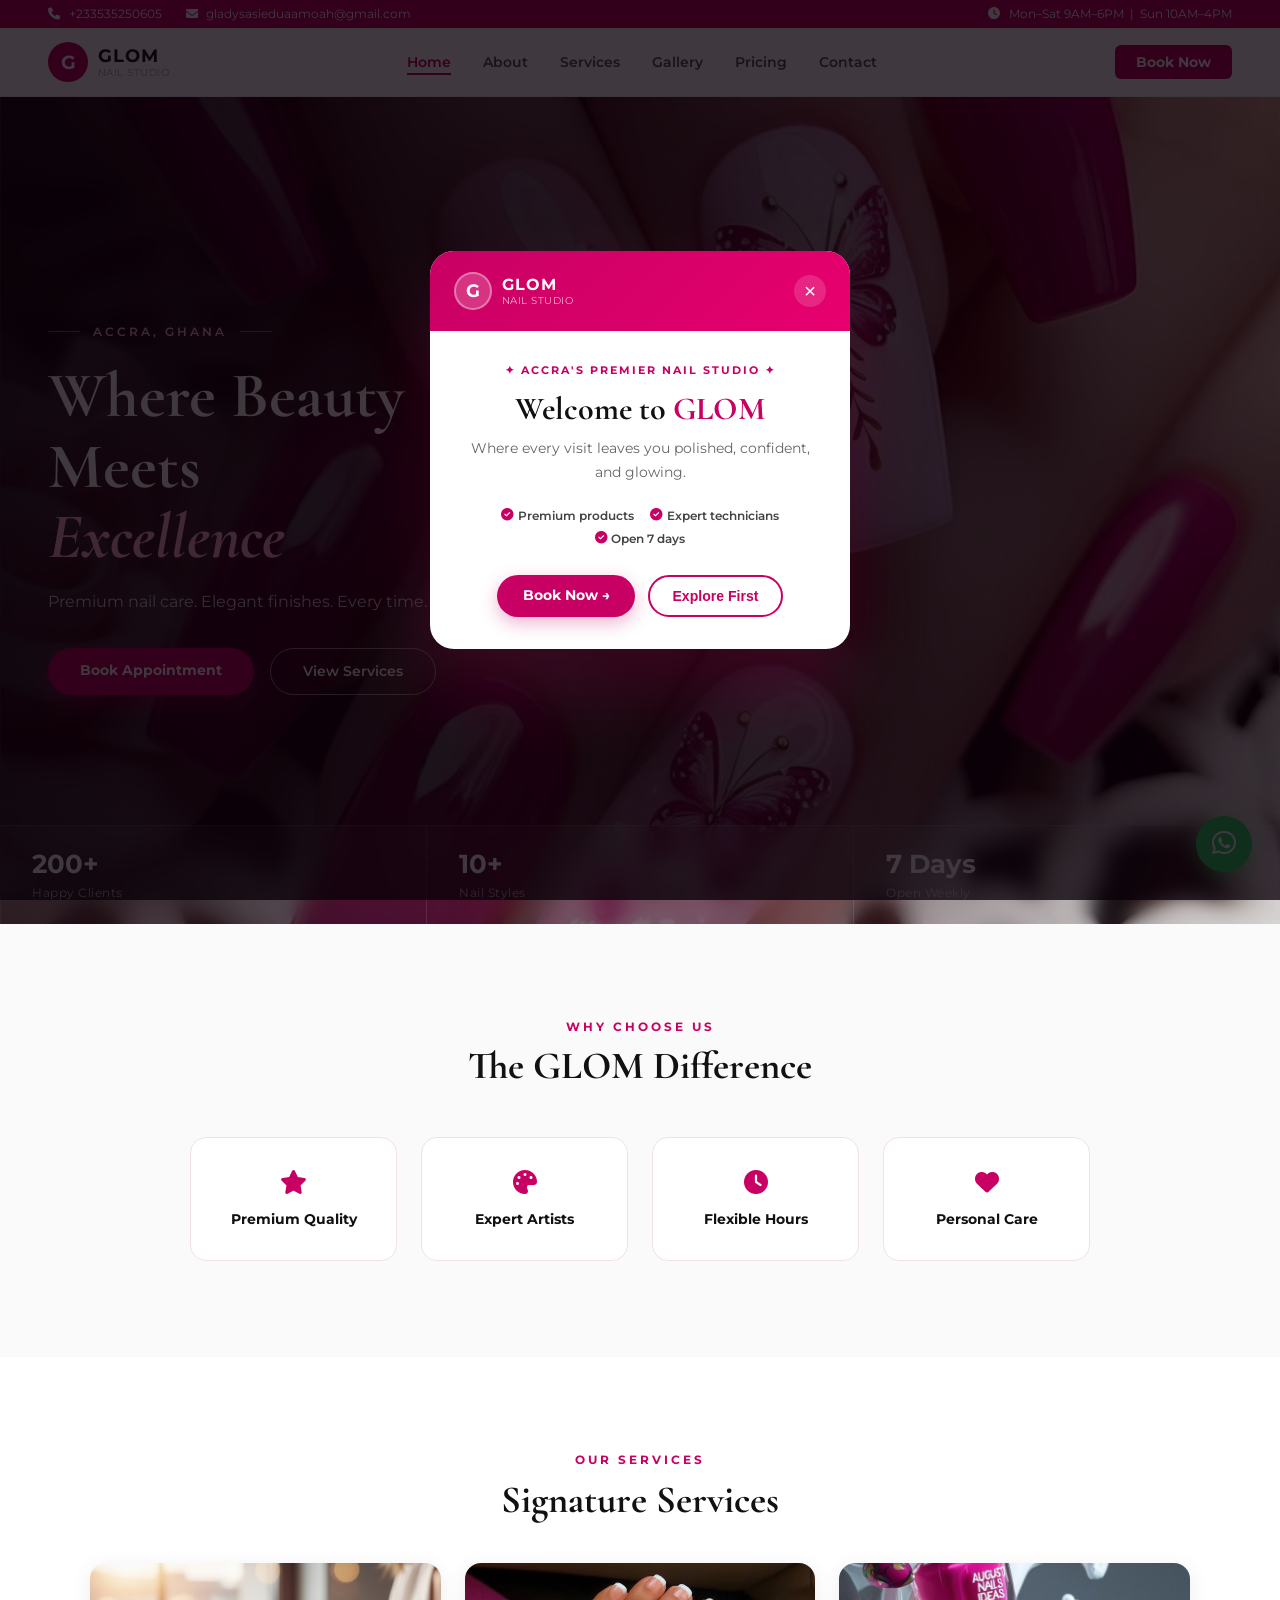
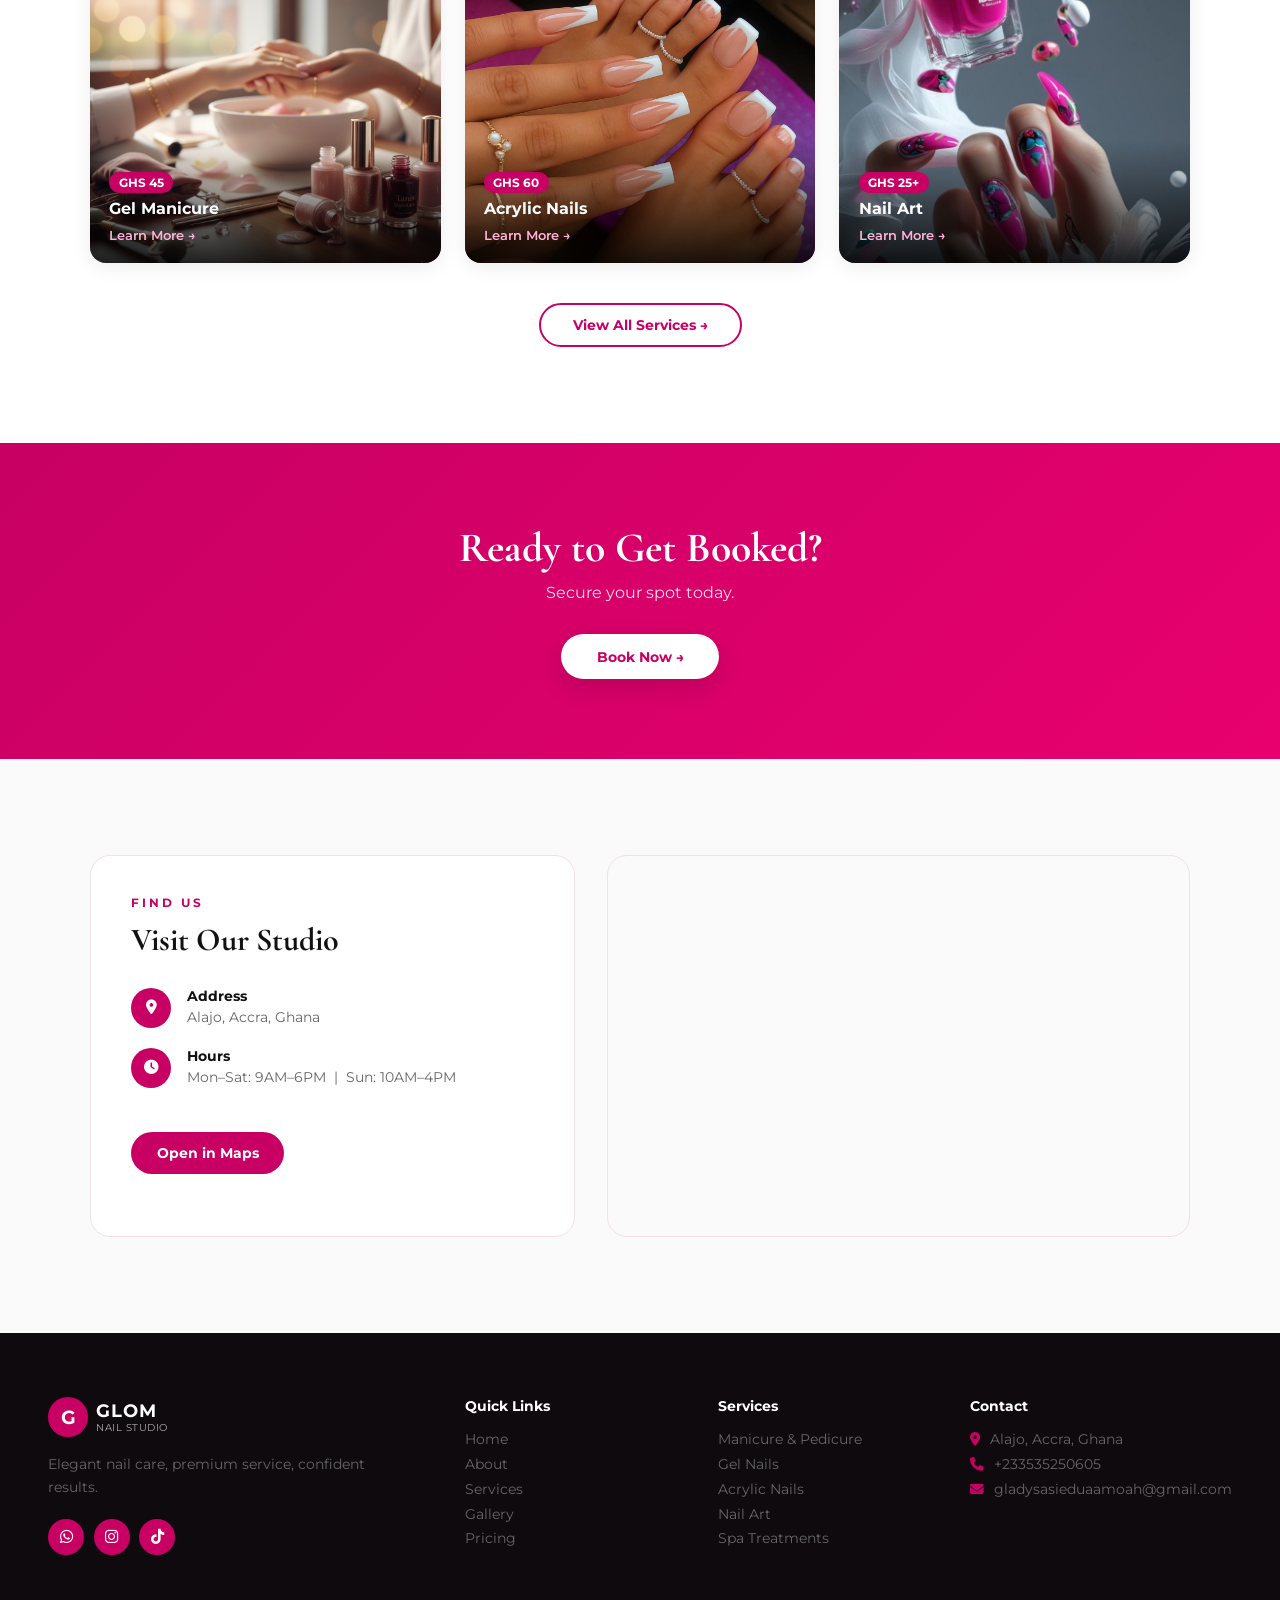
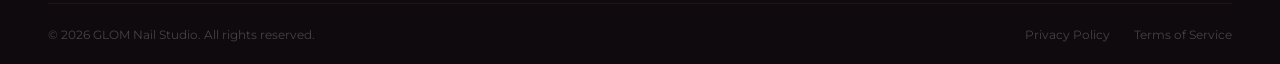
==== commit a27b7fa2: "Add only new changes" ====
--- a/index.html
+++ b/index.html
@@ -262,12 +262,20 @@
         const nav = document.querySelector('.nav');
         toggle.addEventListener('click', () => nav.classList.toggle('open'));
 
-        // Welcome popup
+        // Welcome popup - direct, no DOMContentLoaded needed (script is at bottom)
         const overlay = document.getElementById('welcomeOverlay');
-        function closeWelcome() { overlay.style.display = 'none'; }
-        document.getElementById('welcomeClose').addEventListener('click', closeWelcome);
-        document.getElementById('welcomeExplore').addEventListener('click', closeWelcome);
-        overlay.addEventListener('click', e => { if (e.target === overlay) closeWelcome(); });
+        const closeBtn = document.getElementById('welcomeClose');
+        const exploreBtn = document.getElementById('welcomeExplore');
+
+        function closeWelcome() {
+            overlay.style.display = 'none';
+        }
+
+        closeBtn.onclick = closeWelcome;
+        exploreBtn.onclick = closeWelcome;
+        overlay.onclick = function(e) {
+            if (e.target === overlay) closeWelcome();
+        };
     </script>
     <script>
         if ('serviceWorker' in navigator) { navigator.serviceWorker.register('./sw.js'); }
--- a/index.css
+++ b/index.css
@@ -350,29 +350,26 @@
 
 /* ── Welcome Popup ── */
 .welcome-overlay {
-    position: fixed !important;
-    top: 0 !important; left: 0 !important;
-    right: 0 !important; bottom: 0 !important;
+    position: fixed;
+    top: 0; left: 0; right: 0; bottom: 0;
     background: rgba(10,0,8,0.78);
-    backdrop-filter: blur(8px);
-    z-index: 99999 !important;
-    display: flex !important;
-    align-items: center; justify-content: center;
+    z-index: 99999;
+    display: flex;
+    align-items: center;
+    justify-content: center;
     padding: 1.5rem;
-    animation: fadeIn 0.35s ease;
-}
-.welcome-overlay.hidden { display: none !important; }
-@keyframes fadeIn { from { opacity: 0; } to { opacity: 1; } }
+}
+.welcome-overlay.hidden { display: none; }
 
 .welcome-modal {
-    background: #fff; border-radius: 24px;
-    max-width: 420px; width: 100%; overflow: hidden;
+    background: #fff;
+    border-radius: 24px;
+    max-width: 420px;
+    width: 100%;
+    overflow: hidden;
     box-shadow: 0 40px 80px rgba(200,0,100,0.2);
-    animation: slideUp 0.4s cubic-bezier(0.34,1.56,0.64,1);
-}
-@keyframes slideUp {
-    from { opacity: 0; transform: translateY(30px) scale(0.97); }
-    to   { opacity: 1; transform: translateY(0) scale(1); }
+    position: relative;
+    z-index: 100000;
 }
 .welcome-modal-top {
     background: linear-gradient(135deg, #c80064, #e8006e);
@@ -394,6 +391,7 @@
     font-size: 1.3rem; width: 32px; height: 32px; border-radius: 50%;
     cursor: pointer; display: flex; align-items: center; justify-content: center;
     transition: background 0.2s; line-height: 1;
+    position: relative; z-index: 2;
 }
 .welcome-close:hover { background: rgba(255,255,255,0.3); }
 .welcome-modal-body { padding: 2rem 1.8rem; text-align: center; }
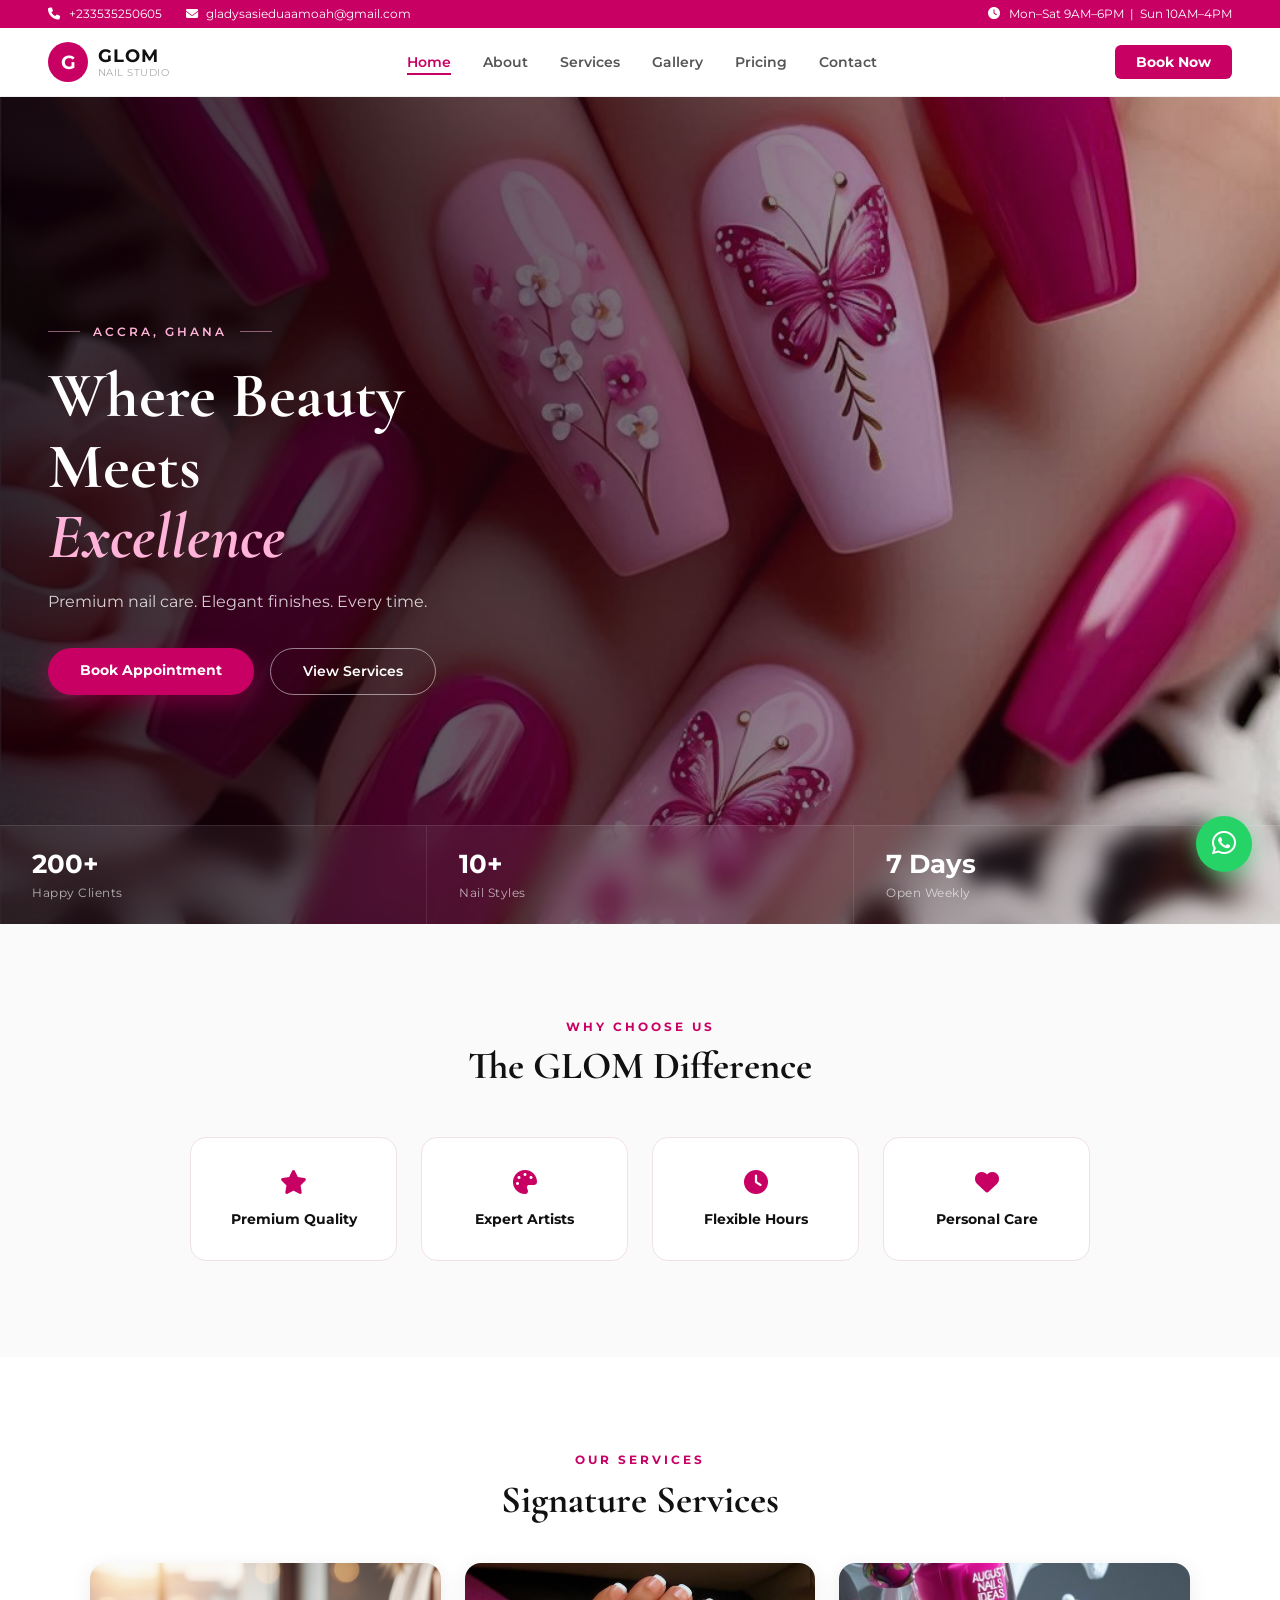
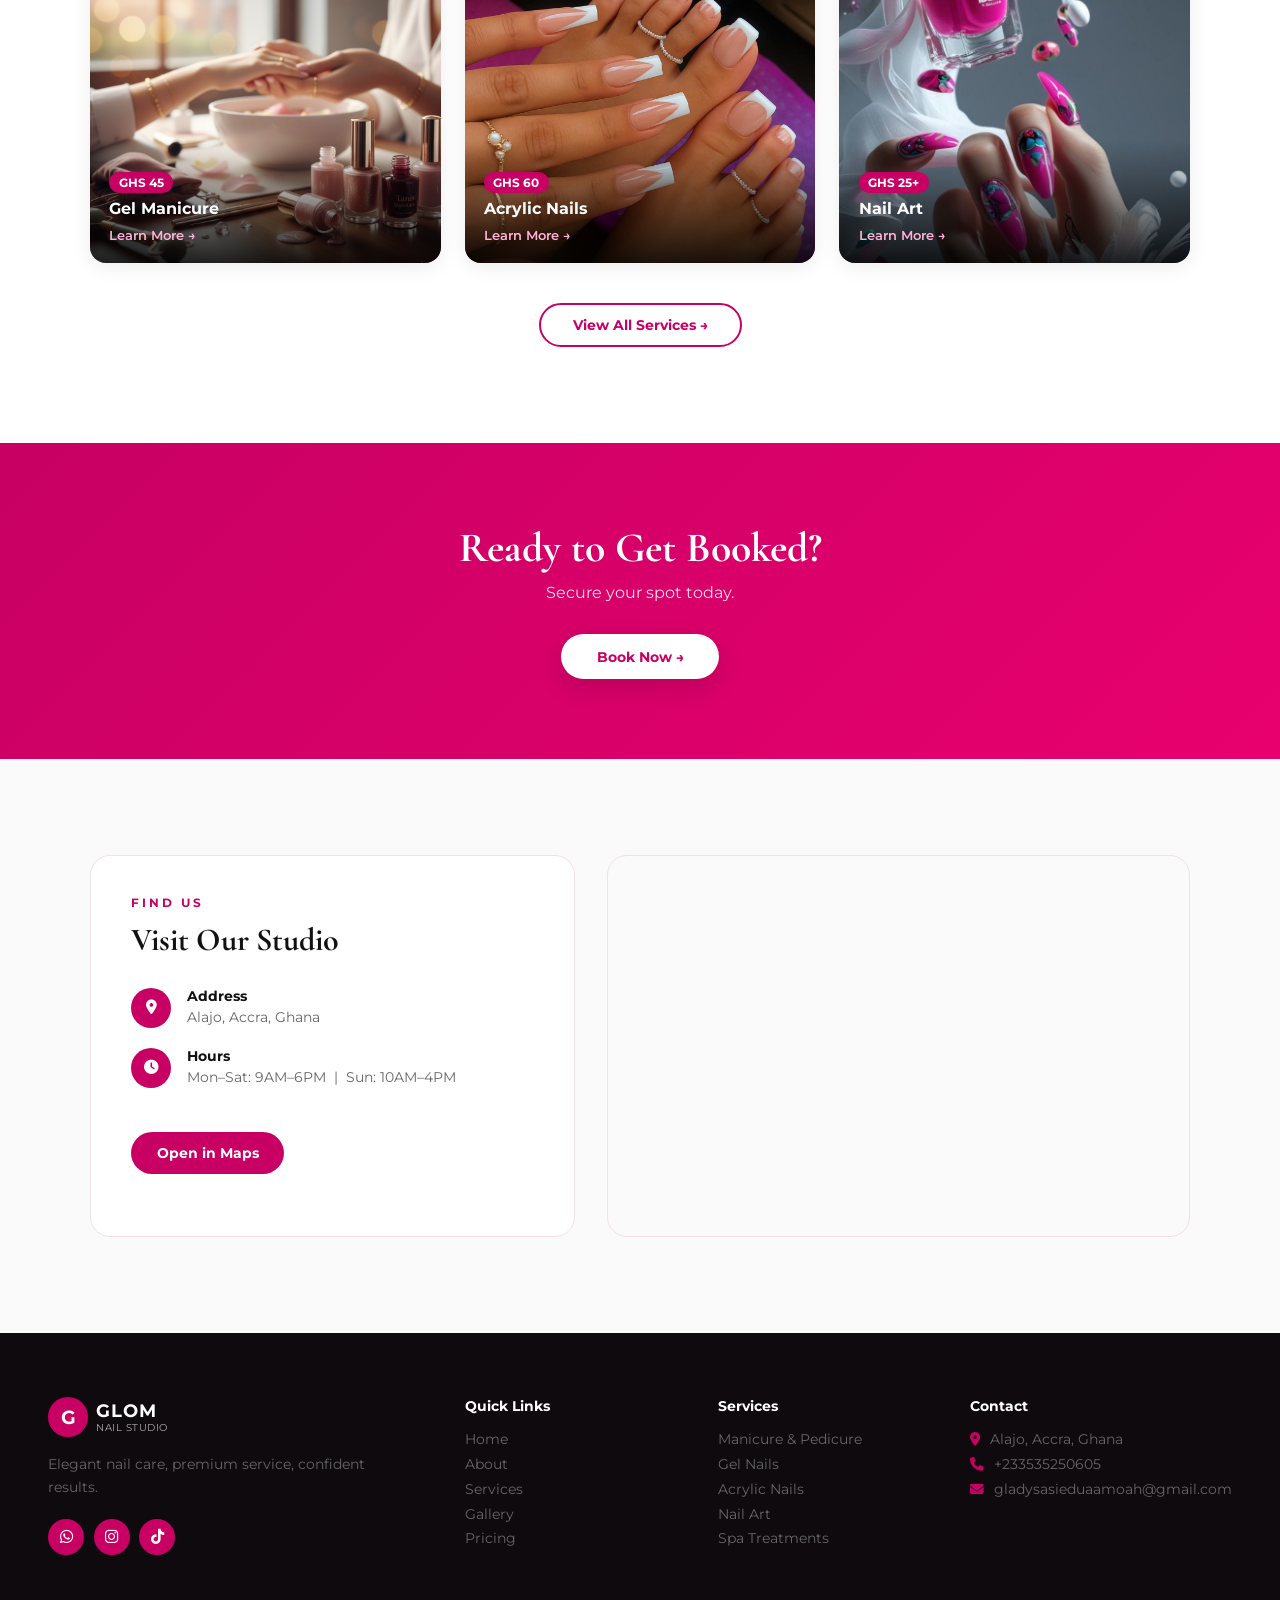
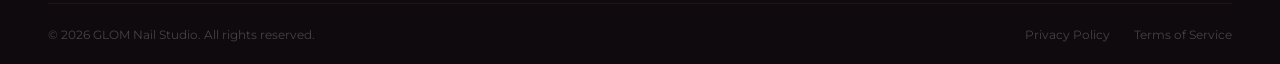
==== commit fc673e3f: "Add only new changes" ====
--- a/index.html
+++ b/index.html
@@ -16,36 +16,6 @@
 </head>
 <body>
 
-    <!-- Welcome Popup -->
-    <div class="welcome-overlay" id="welcomeOverlay">
-        <div class="welcome-modal">
-            <div class="welcome-modal-top">
-                <div class="welcome-logo">
-                    <span class="wlogo-icon">G</span>
-                    <div>
-                        <span class="wlogo-main">GLOM</span>
-                        <span class="wlogo-sub">Nail Studio</span>
-                    </div>
-                </div>
-                <button class="welcome-close" id="welcomeClose" aria-label="Close">&times;</button>
-            </div>
-            <div class="welcome-modal-body">
-                <p class="welcome-tag">✦ Accra's Premier Nail Studio ✦</p>
-                <h2>Welcome to <span class="welcome-highlight">GLOM</span></h2>
-                <p class="welcome-desc">Where every visit leaves you polished, confident, and glowing.</p>
-                <div class="welcome-perks">
-                    <span><i class="fa-solid fa-circle-check"></i> Premium products</span>
-                    <span><i class="fa-solid fa-circle-check"></i> Expert technicians</span>
-                    <span><i class="fa-solid fa-circle-check"></i> Open 7 days</span>
-                </div>
-                <div class="welcome-actions">
-                    <a href="./pages/booking.html" class="btn-welcome-book">Book Now &rarr;</a>
-                    <button class="btn-welcome-explore" id="welcomeExplore">Explore First</button>
-                </div>
-            </div>
-        </div>
-    </div>
-
     <!-- Top Bar -->
     <div class="topbar">
         <div class="topbar-left">
@@ -261,21 +231,6 @@
         const toggle = document.getElementById('menuToggle');
         const nav = document.querySelector('.nav');
         toggle.addEventListener('click', () => nav.classList.toggle('open'));
-
-        // Welcome popup - direct, no DOMContentLoaded needed (script is at bottom)
-        const overlay = document.getElementById('welcomeOverlay');
-        const closeBtn = document.getElementById('welcomeClose');
-        const exploreBtn = document.getElementById('welcomeExplore');
-
-        function closeWelcome() {
-            overlay.style.display = 'none';
-        }
-
-        closeBtn.onclick = closeWelcome;
-        exploreBtn.onclick = closeWelcome;
-        overlay.onclick = function(e) {
-            if (e.target === overlay) closeWelcome();
-        };
     </script>
     <script>
         if ('serviceWorker' in navigator) { navigator.serviceWorker.register('./sw.js'); }
--- a/index.css
+++ b/index.css
@@ -358,6 +358,7 @@
     align-items: center;
     justify-content: center;
     padding: 1.5rem;
+    pointer-events: all;
 }
 .welcome-overlay.hidden { display: none; }
 
@@ -366,10 +367,11 @@
     border-radius: 24px;
     max-width: 420px;
     width: 100%;
-    overflow: hidden;
+    overflow: visible;
     box-shadow: 0 40px 80px rgba(200,0,100,0.2);
     position: relative;
-    z-index: 100000;
+    z-index: 100001;
+    pointer-events: all;
 }
 .welcome-modal-top {
     background: linear-gradient(135deg, #c80064, #e8006e);
@@ -388,10 +390,11 @@
 .wlogo-sub  { display: block; color: rgba(255,255,255,0.7); font-size: 0.62rem; text-transform: uppercase; letter-spacing: 0.5px; }
 .welcome-close {
     background: rgba(255,255,255,0.15); border: none; color: #fff;
-    font-size: 1.3rem; width: 32px; height: 32px; border-radius: 50%;
+    font-size: 1.5rem; width: 40px; height: 40px; border-radius: 50%;
     cursor: pointer; display: flex; align-items: center; justify-content: center;
     transition: background 0.2s; line-height: 1;
-    position: relative; z-index: 2;
+    position: relative; z-index: 100002;
+    flex-shrink: 0;
 }
 .welcome-close:hover { background: rgba(255,255,255,0.3); }
 .welcome-modal-body { padding: 2rem 1.8rem; text-align: center; }
@@ -426,6 +429,7 @@
     border: 2px solid #c80064; padding: 0.7rem 1.4rem;
     border-radius: 50px; font-weight: 700; font-size: 0.88rem;
     cursor: pointer; transition: background 0.2s, color 0.2s;
+    position: relative; z-index: 100002;
 }
 .btn-welcome-explore:hover { background: #c80064; color: #fff; }
 
